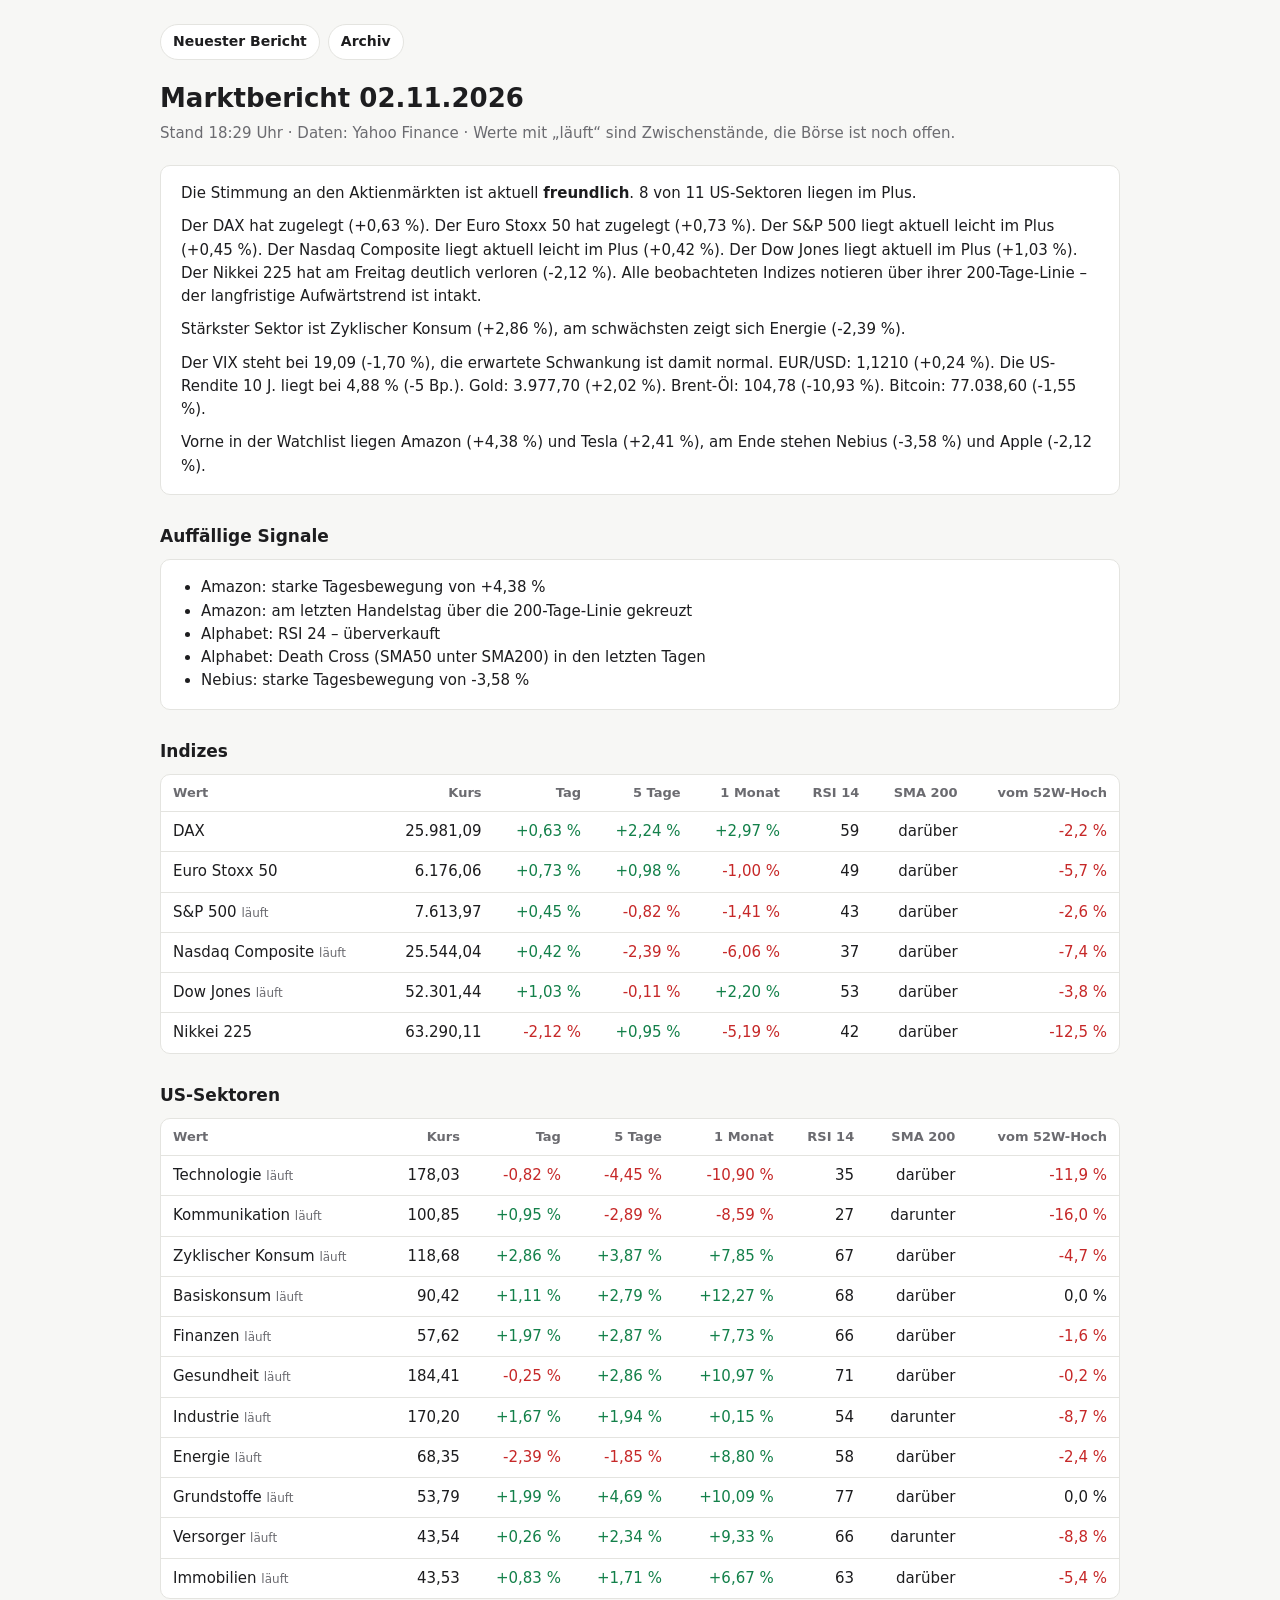
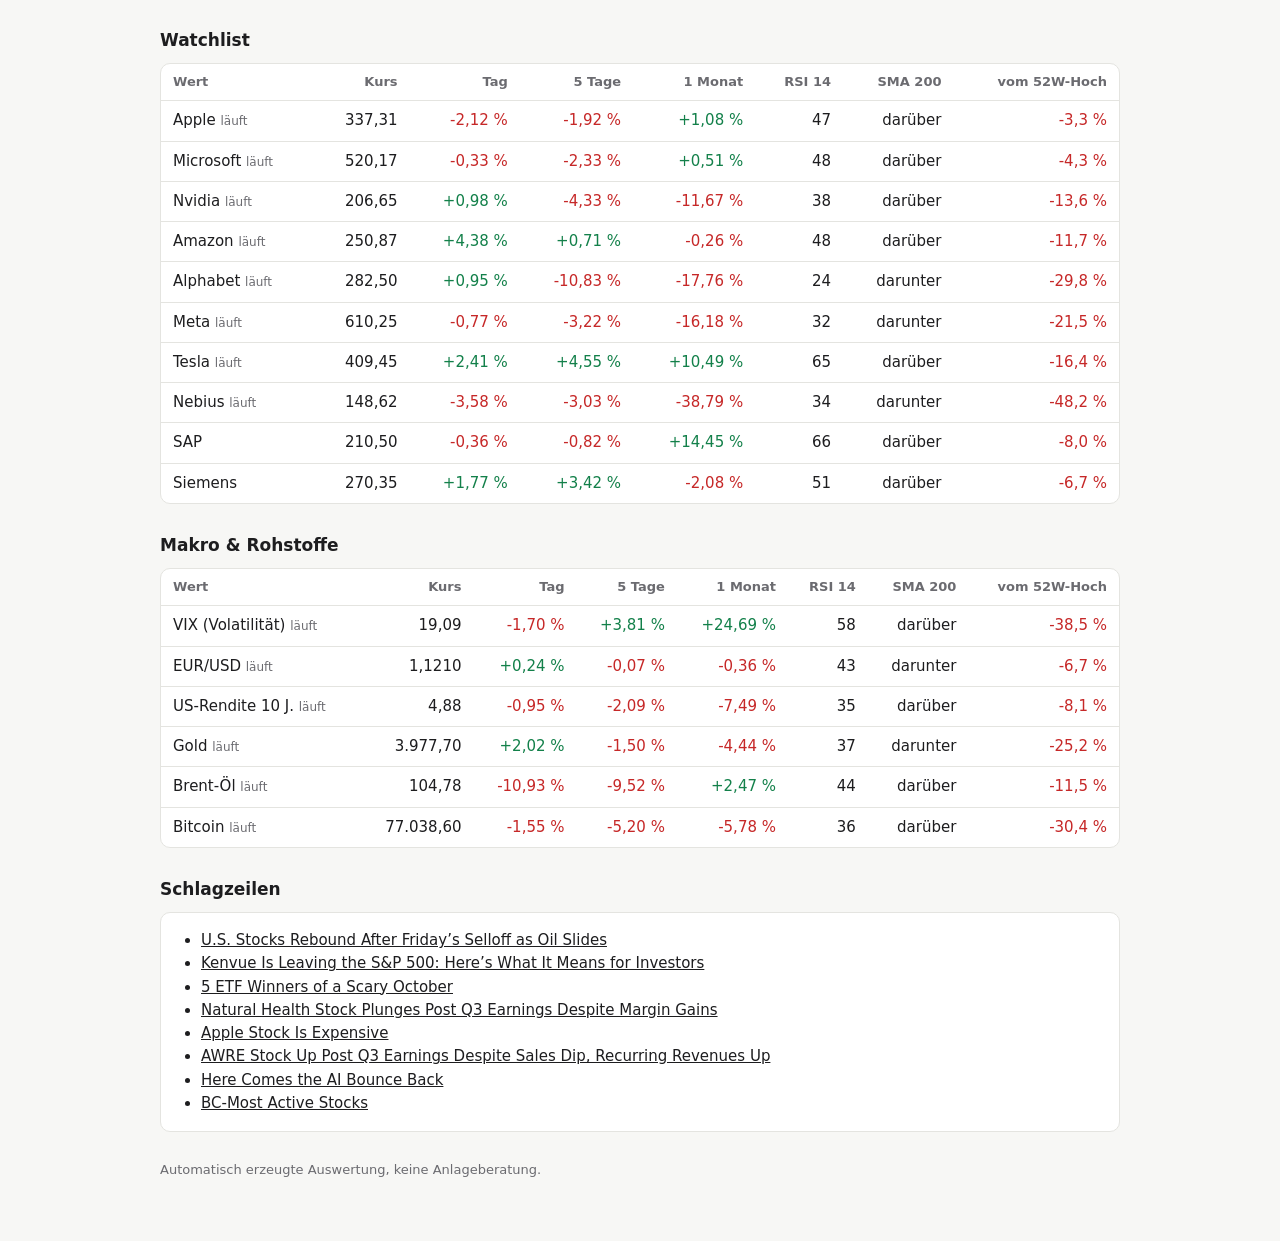
==== docs/index.html @ 11362016 "Marktbericht als Webseite mit GitHub-Zeitplan Co-Authored-By: Claude Opus 5.5 <noreply@anthropic.com" ====
<!doctype html>
<html lang="de"><head><meta charset="utf-8"><meta name="viewport" content="width=device-width,initial-scale=1">
<title>Marktbericht 02.11.2026</title><meta name="theme-color" content="#f7f7f5"><meta name="apple-mobile-web-app-capable" content="yes"><meta name="apple-mobile-web-app-title" content="Marktbericht"><link rel="icon" href="data:image/svg+xml,%3Csvg xmlns=%22http://www.w3.org/2000/svg%22 viewBox=%220 0 32 32%22%3E%3Crect width=%2232%22 height=%2232%22 rx=%227%22 fill=%22%2313804a%22/%3E%3Cpath d=%22M6 22l7-7 5 4 8-10%22 stroke=%22white%22 stroke-width=%223%22 fill=%22none%22 stroke-linecap=%22round%22/%3E%3C/svg%3E"><style>
:root { --bg:#f7f7f5; --card:#fff; --text:#1d1d1f; --muted:#6b6b70; --line:#e4e4e0; --up:#13804a; --down:#c62828; }
@media (prefers-color-scheme: dark) {
  :root { --bg:#141416; --card:#1e1e21; --text:#ececee; --muted:#9a9aa0; --line:#2e2e33; --up:#4cc38a; --down:#ff6b6b; }
}
body { margin:0; background:var(--bg); color:var(--text); font:15px/1.55 system-ui, "Segoe UI", sans-serif; }
main { max-width:960px; margin:0 auto; padding:24px 16px 48px; }
h1 { font-size:26px; margin:0 0 4px; } h2 { font-size:17px; margin:28px 0 10px; }
.sub { color:var(--muted); margin:0 0 20px; }
.card { background:var(--card); border:1px solid var(--line); border-radius:10px; padding:16px 20px; }
.card p { margin:0 0 10px; } .card p:last-child { margin:0; }
ul { margin:0; padding-left:20px; }
.tbl { overflow-x:auto; background:var(--card); border:1px solid var(--line); border-radius:10px; }
table { border-collapse:collapse; width:100%; font-variant-numeric:tabular-nums; }
th, td { padding:8px 12px; text-align:right; white-space:nowrap; border-bottom:1px solid var(--line); }
th:first-child, td:first-child { text-align:left; } tr:last-child td { border-bottom:0; }
th { color:var(--muted); font-weight:600; font-size:13px; }
.up { color:var(--up); } .down { color:var(--down); } .live { color:var(--muted); font-size:12px; }
a { color:inherit; } .foot { color:var(--muted); font-size:13px; margin-top:28px; }
.nav { display:flex; gap:8px; margin:0 0 18px; }
.nav a { text-decoration:none; font-size:14px; font-weight:600; padding:6px 12px; border:1px solid var(--line); border-radius:999px; background:var(--card); }
.days { list-style:none; padding:0; display:grid; gap:8px; }
.days li { display:flex; flex-wrap:wrap; align-items:center; gap:8px; background:var(--card); border:1px solid var(--line); border-radius:10px; padding:10px 14px; }
.days b { min-width:9em; } .days a { font-variant-numeric:tabular-nums; }
</style></head>
<body><main>
<nav class="nav"><a href="index.html">Neuester Bericht</a><a href="archiv.html">Archiv</a></nav>
<h1>Marktbericht 02.11.2026</h1>
<p class="sub">Stand 18:29 Uhr · Daten: Yahoo Finance · Werte mit „läuft“ sind Zwischenstände, die Börse ist noch offen.</p>
<div class="card"><p>Die Stimmung an den Aktienmärkten ist aktuell <b>freundlich</b>. 8 von 11 US-Sektoren liegen im Plus.</p><p>Der DAX hat zugelegt (+0,63 %). Der Euro Stoxx 50 hat zugelegt (+0,73 %). Der S&P 500 liegt aktuell leicht im Plus (+0,45 %). Der Nasdaq Composite liegt aktuell leicht im Plus (+0,42 %). Der Dow Jones liegt aktuell im Plus (+1,03 %). Der Nikkei 225 hat am Freitag deutlich verloren (-2,12 %). Alle beobachteten Indizes notieren über ihrer 200-Tage-Linie – der langfristige Aufwärtstrend ist intakt.</p><p>Stärkster Sektor ist Zyklischer Konsum (+2,86 %), am schwächsten zeigt sich Energie (-2,39 %).</p><p>Der VIX steht bei 19,09 (-1,70 %), die erwartete Schwankung ist damit normal. EUR/USD: 1,1210 (+0,24 %). Die US-Rendite 10 J. liegt bei 4,88 % (-5 Bp.). Gold: 3.977,70 (+2,02 %). Brent-Öl: 104,78 (-10,93 %). Bitcoin: 77.038,60 (-1,55 %).</p><p>Vorne in der Watchlist liegen Amazon (+4,38 %) und Tesla (+2,41 %), am Ende stehen Nebius (-3,58 %) und Apple (-2,12 %).</p></div>
<h2>Auffällige Signale</h2><div class="card"><ul><li>Amazon: starke Tagesbewegung von +4,38 %</li><li>Amazon: am letzten Handelstag über die 200-Tage-Linie gekreuzt</li><li>Alphabet: RSI 24 – überverkauft</li><li>Alphabet: Death Cross (SMA50 unter SMA200) in den letzten Tagen</li><li>Nebius: starke Tagesbewegung von -3,58 %</li></ul></div>
<h2>Indizes</h2><div class="tbl"><table><tr><th>Wert</th><th>Kurs</th><th>Tag</th><th>5 Tage</th><th>1 Monat</th><th>RSI 14</th><th>SMA 200</th><th>vom 52W-Hoch</th></tr><tr><td>DAX</td><td>25.981,09</td><td class="up">+0,63 %</td><td class="up">+2,24 %</td><td class="up">+2,97 %</td><td>59</td><td>darüber</td><td class="down">-2,2 %</td></tr><tr><td>Euro Stoxx 50</td><td>6.176,06</td><td class="up">+0,73 %</td><td class="up">+0,98 %</td><td class="down">-1,00 %</td><td>49</td><td>darüber</td><td class="down">-5,7 %</td></tr><tr><td>S&amp;P 500 <span class="live">läuft</span></td><td>7.613,97</td><td class="up">+0,45 %</td><td class="down">-0,82 %</td><td class="down">-1,41 %</td><td>43</td><td>darüber</td><td class="down">-2,6 %</td></tr><tr><td>Nasdaq Composite <span class="live">läuft</span></td><td>25.544,04</td><td class="up">+0,42 %</td><td class="down">-2,39 %</td><td class="down">-6,06 %</td><td>37</td><td>darüber</td><td class="down">-7,4 %</td></tr><tr><td>Dow Jones <span class="live">läuft</span></td><td>52.301,44</td><td class="up">+1,03 %</td><td class="down">-0,11 %</td><td class="up">+2,20 %</td><td>53</td><td>darüber</td><td class="down">-3,8 %</td></tr><tr><td>Nikkei 225</td><td>63.290,11</td><td class="down">-2,12 %</td><td class="up">+0,95 %</td><td class="down">-5,19 %</td><td>42</td><td>darüber</td><td class="down">-12,5 %</td></tr></table></div>
<h2>US-Sektoren</h2><div class="tbl"><table><tr><th>Wert</th><th>Kurs</th><th>Tag</th><th>5 Tage</th><th>1 Monat</th><th>RSI 14</th><th>SMA 200</th><th>vom 52W-Hoch</th></tr><tr><td>Technologie <span class="live">läuft</span></td><td>178,03</td><td class="down">-0,82 %</td><td class="down">-4,45 %</td><td class="down">-10,90 %</td><td>35</td><td>darüber</td><td class="down">-11,9 %</td></tr><tr><td>Kommunikation <span class="live">läuft</span></td><td>100,85</td><td class="up">+0,95 %</td><td class="down">-2,89 %</td><td class="down">-8,59 %</td><td>27</td><td>darunter</td><td class="down">-16,0 %</td></tr><tr><td>Zyklischer Konsum <span class="live">läuft</span></td><td>118,68</td><td class="up">+2,86 %</td><td class="up">+3,87 %</td><td class="up">+7,85 %</td><td>67</td><td>darüber</td><td class="down">-4,7 %</td></tr><tr><td>Basiskonsum <span class="live">läuft</span></td><td>90,42</td><td class="up">+1,11 %</td><td class="up">+2,79 %</td><td class="up">+12,27 %</td><td>68</td><td>darüber</td><td class="">0,0 %</td></tr><tr><td>Finanzen <span class="live">läuft</span></td><td>57,62</td><td class="up">+1,97 %</td><td class="up">+2,87 %</td><td class="up">+7,73 %</td><td>66</td><td>darüber</td><td class="down">-1,6 %</td></tr><tr><td>Gesundheit <span class="live">läuft</span></td><td>184,41</td><td class="down">-0,25 %</td><td class="up">+2,86 %</td><td class="up">+10,97 %</td><td>71</td><td>darüber</td><td class="down">-0,2 %</td></tr><tr><td>Industrie <span class="live">läuft</span></td><td>170,20</td><td class="up">+1,67 %</td><td class="up">+1,94 %</td><td class="up">+0,15 %</td><td>54</td><td>darunter</td><td class="down">-8,7 %</td></tr><tr><td>Energie <span class="live">läuft</span></td><td>68,35</td><td class="down">-2,39 %</td><td class="down">-1,85 %</td><td class="up">+8,80 %</td><td>58</td><td>darüber</td><td class="down">-2,4 %</td></tr><tr><td>Grundstoffe <span class="live">läuft</span></td><td>53,79</td><td class="up">+1,99 %</td><td class="up">+4,69 %</td><td class="up">+10,09 %</td><td>77</td><td>darüber</td><td class="">0,0 %</td></tr><tr><td>Versorger <span class="live">läuft</span></td><td>43,54</td><td class="up">+0,26 %</td><td class="up">+2,34 %</td><td class="up">+9,33 %</td><td>66</td><td>darunter</td><td class="down">-8,8 %</td></tr><tr><td>Immobilien <span class="live">läuft</span></td><td>43,53</td><td class="up">+0,83 %</td><td class="up">+1,71 %</td><td class="up">+6,67 %</td><td>63</td><td>darüber</td><td class="down">-5,4 %</td></tr></table></div>
<h2>Watchlist</h2><div class="tbl"><table><tr><th>Wert</th><th>Kurs</th><th>Tag</th><th>5 Tage</th><th>1 Monat</th><th>RSI 14</th><th>SMA 200</th><th>vom 52W-Hoch</th></tr><tr><td>Apple <span class="live">läuft</span></td><td>337,31</td><td class="down">-2,12 %</td><td class="down">-1,92 %</td><td class="up">+1,08 %</td><td>47</td><td>darüber</td><td class="down">-3,3 %</td></tr><tr><td>Microsoft <span class="live">läuft</span></td><td>520,17</td><td class="down">-0,33 %</td><td class="down">-2,33 %</td><td class="up">+0,51 %</td><td>48</td><td>darüber</td><td class="down">-4,3 %</td></tr><tr><td>Nvidia <span class="live">läuft</span></td><td>206,65</td><td class="up">+0,98 %</td><td class="down">-4,33 %</td><td class="down">-11,67 %</td><td>38</td><td>darüber</td><td class="down">-13,6 %</td></tr><tr><td>Amazon <span class="live">läuft</span></td><td>250,87</td><td class="up">+4,38 %</td><td class="up">+0,71 %</td><td class="down">-0,26 %</td><td>48</td><td>darüber</td><td class="down">-11,7 %</td></tr><tr><td>Alphabet <span class="live">läuft</span></td><td>282,50</td><td class="up">+0,95 %</td><td class="down">-10,83 %</td><td class="down">-17,76 %</td><td>24</td><td>darunter</td><td class="down">-29,8 %</td></tr><tr><td>Meta <span class="live">läuft</span></td><td>610,25</td><td class="down">-0,77 %</td><td class="down">-3,22 %</td><td class="down">-16,18 %</td><td>32</td><td>darunter</td><td class="down">-21,5 %</td></tr><tr><td>Tesla <span class="live">läuft</span></td><td>409,45</td><td class="up">+2,41 %</td><td class="up">+4,55 %</td><td class="up">+10,49 %</td><td>65</td><td>darüber</td><td class="down">-16,4 %</td></tr><tr><td>Nebius <span class="live">läuft</span></td><td>148,62</td><td class="down">-3,58 %</td><td class="down">-3,03 %</td><td class="down">-38,79 %</td><td>34</td><td>darunter</td><td class="down">-48,2 %</td></tr><tr><td>SAP</td><td>210,50</td><td class="down">-0,36 %</td><td class="down">-0,82 %</td><td class="up">+14,45 %</td><td>66</td><td>darüber</td><td class="down">-8,0 %</td></tr><tr><td>Siemens</td><td>270,35</td><td class="up">+1,77 %</td><td class="up">+3,42 %</td><td class="down">-2,08 %</td><td>51</td><td>darüber</td><td class="down">-6,7 %</td></tr></table></div>
<h2>Makro &amp; Rohstoffe</h2><div class="tbl"><table><tr><th>Wert</th><th>Kurs</th><th>Tag</th><th>5 Tage</th><th>1 Monat</th><th>RSI 14</th><th>SMA 200</th><th>vom 52W-Hoch</th></tr><tr><td>VIX (Volatilität) <span class="live">läuft</span></td><td>19,09</td><td class="down">-1,70 %</td><td class="up">+3,81 %</td><td class="up">+24,69 %</td><td>58</td><td>darüber</td><td class="down">-38,5 %</td></tr><tr><td>EUR/USD <span class="live">läuft</span></td><td>1,1210</td><td class="up">+0,24 %</td><td class="down">-0,07 %</td><td class="down">-0,36 %</td><td>43</td><td>darunter</td><td class="down">-6,7 %</td></tr><tr><td>US-Rendite 10 J. <span class="live">läuft</span></td><td>4,88</td><td class="down">-0,95 %</td><td class="down">-2,09 %</td><td class="down">-7,49 %</td><td>35</td><td>darüber</td><td class="down">-8,1 %</td></tr><tr><td>Gold <span class="live">läuft</span></td><td>3.977,70</td><td class="up">+2,02 %</td><td class="down">-1,50 %</td><td class="down">-4,44 %</td><td>37</td><td>darunter</td><td class="down">-25,2 %</td></tr><tr><td>Brent-Öl <span class="live">läuft</span></td><td>104,78</td><td class="down">-10,93 %</td><td class="down">-9,52 %</td><td class="up">+2,47 %</td><td>44</td><td>darüber</td><td class="down">-11,5 %</td></tr><tr><td>Bitcoin <span class="live">läuft</span></td><td>77.038,60</td><td class="down">-1,55 %</td><td class="down">-5,20 %</td><td class="down">-5,78 %</td><td>36</td><td>darüber</td><td class="down">-30,4 %</td></tr></table></div>
<h2>Schlagzeilen</h2><div class="card"><ul><li><a href="https://www.wsj.com/finance/stocks/stock-futures-higher-oil-lower-as-investors-return-to-risk-17e79294?.tsrc=rss">U.S. Stocks Rebound After Friday’s Selloff as Oil Slides</a></li><li><a href="https://247wallst.com/investing/2026/11/02/kenvue-is-leaving-the-sp-500-heres-what-it-means-for-investors/?.tsrc=rss">Kenvue Is Leaving the S&amp;P 500: Here’s What It Means for Investors</a></li><li><a href="https://finance.yahoo.com/markets/stocks/articles/5-etf-winners-scary-october-150000992.html?.tsrc=rss">5 ETF Winners of a Scary October</a></li><li><a href="https://finance.yahoo.com/markets/stocks/articles/natural-health-stock-plunges-post-155000874.html?.tsrc=rss">Natural Health Stock Plunges Post Q3 Earnings Despite Margin Gains</a></li><li><a href="https://finance.yahoo.com/m/2b9b0c79-f79a-37d8-8ff5-fa1c04d7a6de/apple-stock-is-expensive.html?.tsrc=rss">Apple Stock Is Expensive</a></li><li><a href="https://finance.yahoo.com/markets/stocks/articles/awre-stock-post-q3-earnings-154600303.html?.tsrc=rss">AWRE Stock Up Post Q3 Earnings Despite Sales Dip, Recurring Revenues Up</a></li><li><a href="https://finance.yahoo.com/m/aa8a21d8-0a01-3d6c-bf96-6fe612883d3a/here-comes-the-ai-bounce-back.html?.tsrc=rss">Here Comes the AI Bounce Back</a></li><li><a href="https://finance.yahoo.com/markets/stocks/articles/bc-most-active-stocks-153017443.html?.tsrc=rss">BC-Most Active Stocks</a></li></ul></div>
<p class="foot">Automatisch erzeugte Auswertung, keine Anlageberatung.</p>
</main></body></html>
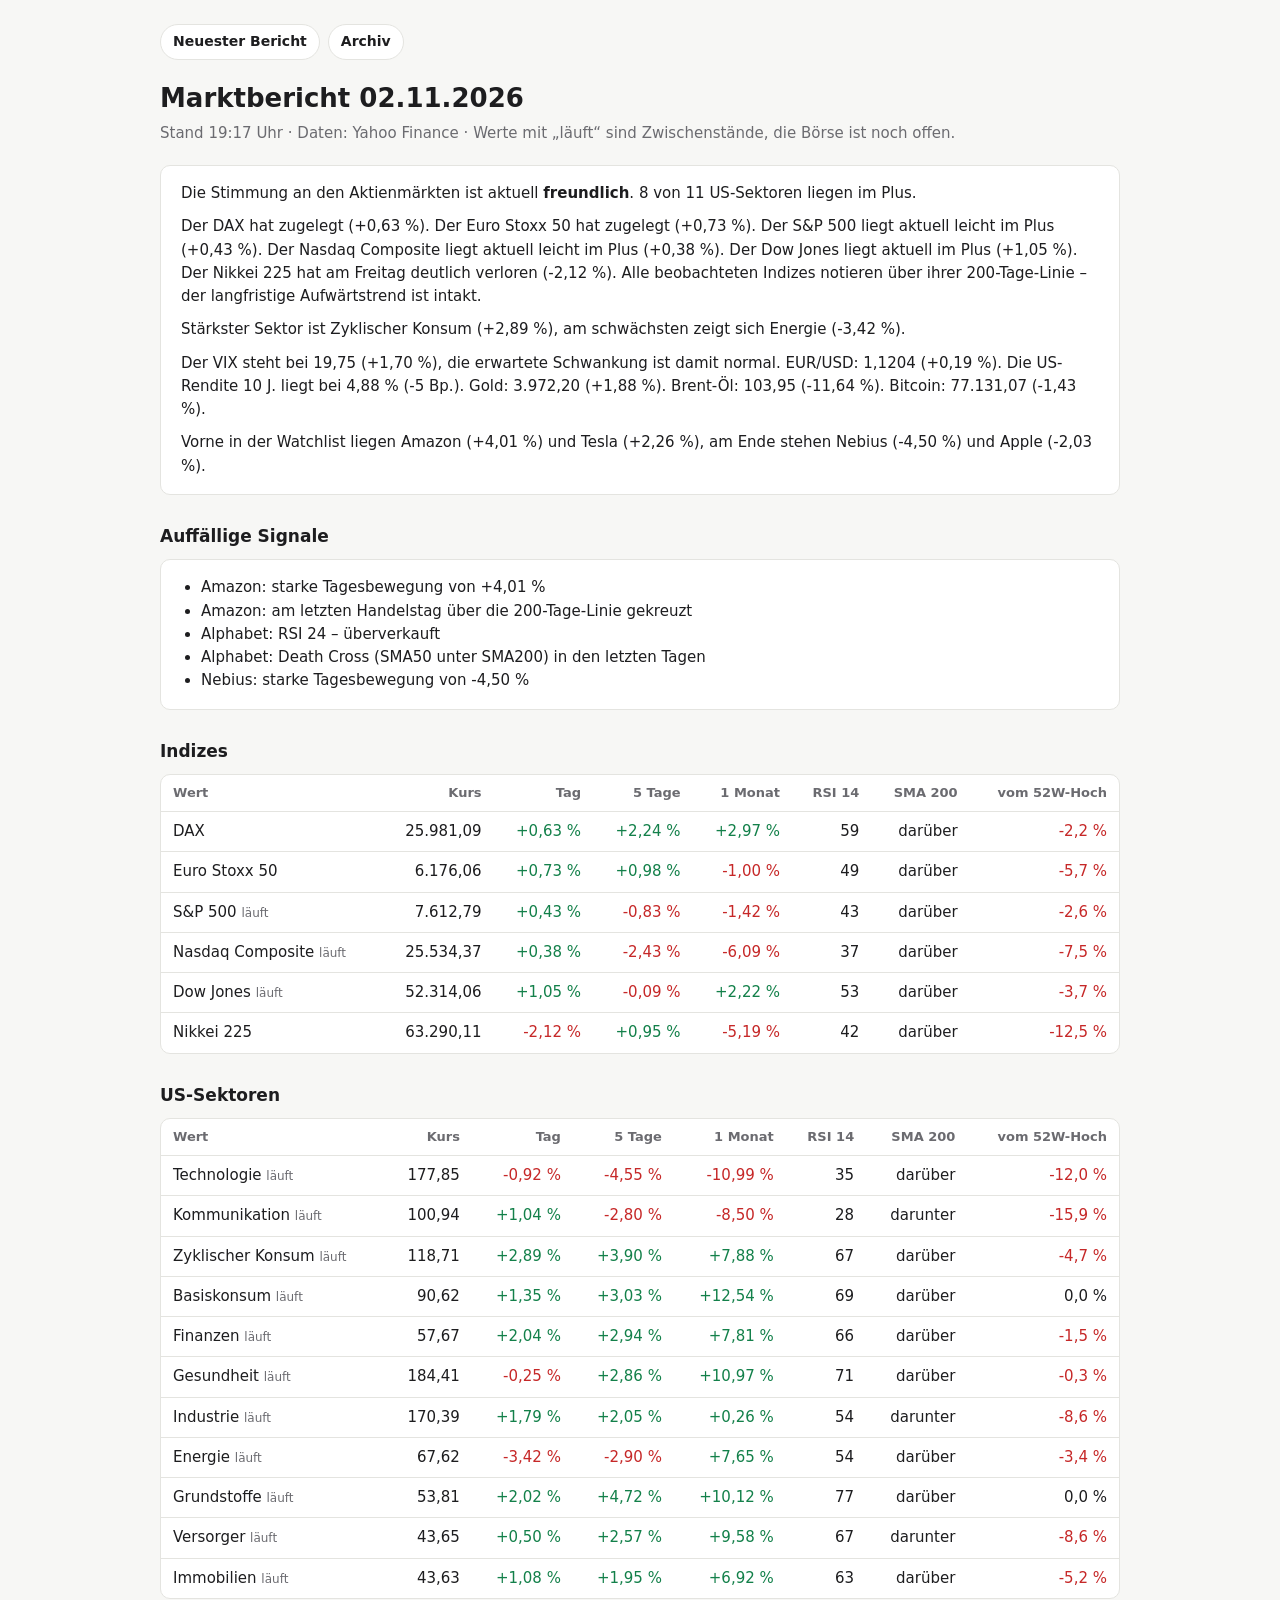
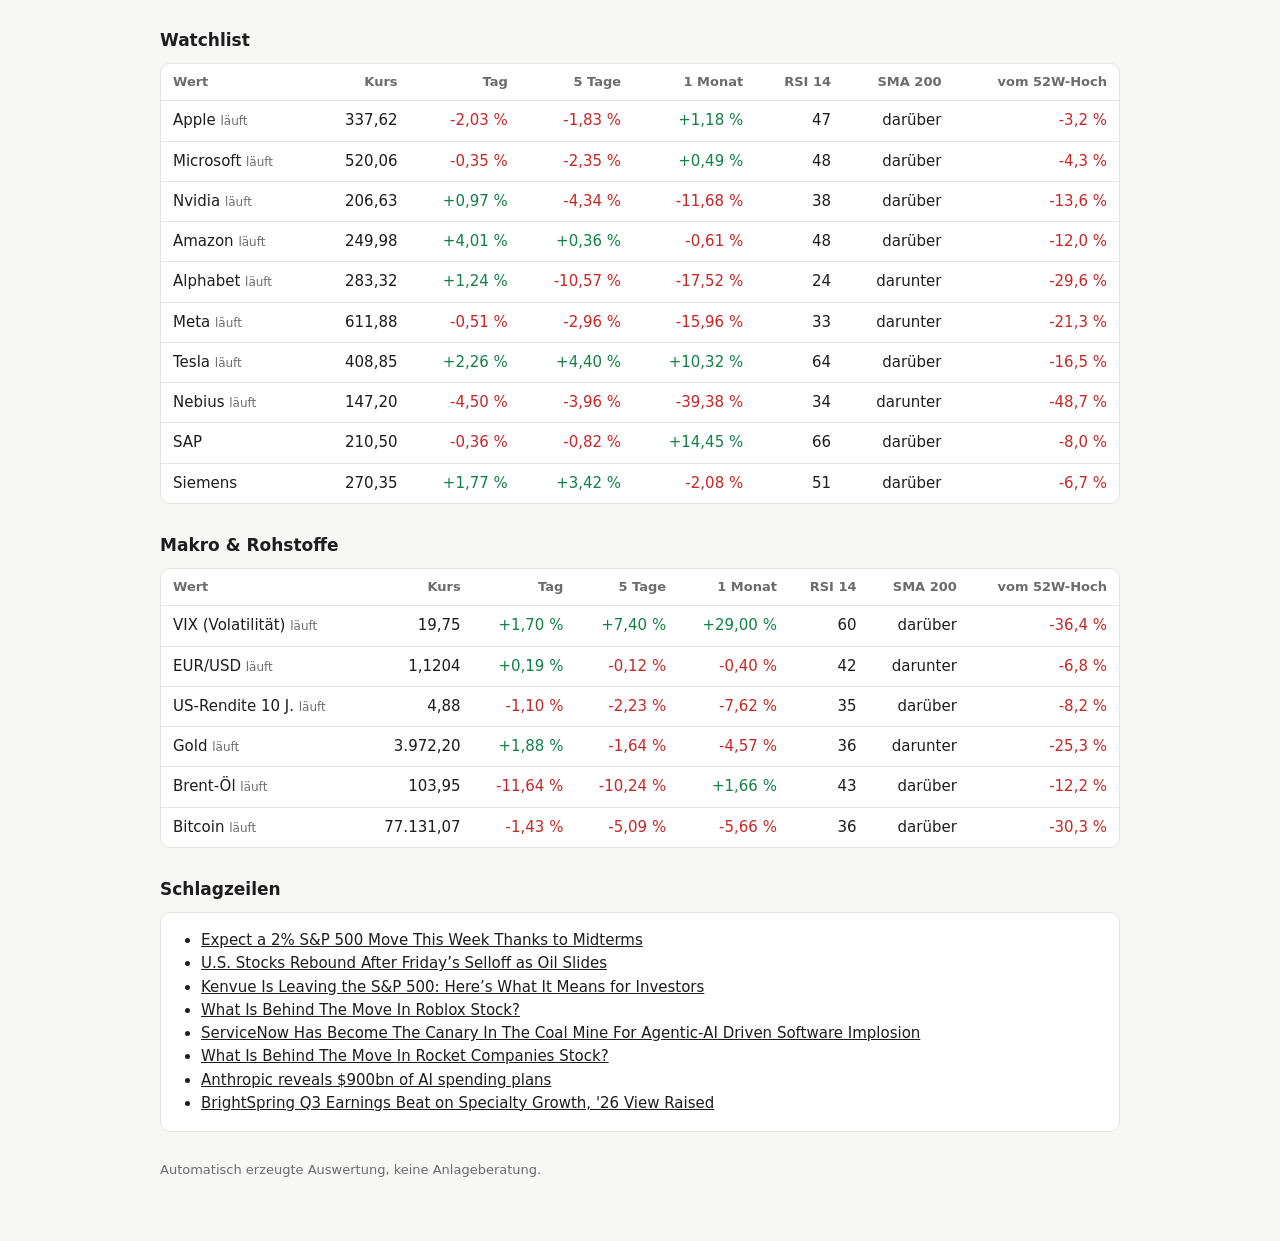
==== commit a67e3976: "Marktbericht 2026-11-02 19:17" ====
--- a/docs/index.html
+++ b/docs/index.html
@@ -28,13 +28,13 @@
 <body><main>
 <nav class="nav"><a href="index.html">Neuester Bericht</a><a href="archiv.html">Archiv</a></nav>
 <h1>Marktbericht 02.11.2026</h1>
-<p class="sub">Stand 18:29 Uhr · Daten: Yahoo Finance · Werte mit „läuft“ sind Zwischenstände, die Börse ist noch offen.</p>
-<div class="card"><p>Die Stimmung an den Aktienmärkten ist aktuell <b>freundlich</b>. 8 von 11 US-Sektoren liegen im Plus.</p><p>Der DAX hat zugelegt (+0,63 %). Der Euro Stoxx 50 hat zugelegt (+0,73 %). Der S&P 500 liegt aktuell leicht im Plus (+0,45 %). Der Nasdaq Composite liegt aktuell leicht im Plus (+0,42 %). Der Dow Jones liegt aktuell im Plus (+1,03 %). Der Nikkei 225 hat am Freitag deutlich verloren (-2,12 %). Alle beobachteten Indizes notieren über ihrer 200-Tage-Linie – der langfristige Aufwärtstrend ist intakt.</p><p>Stärkster Sektor ist Zyklischer Konsum (+2,86 %), am schwächsten zeigt sich Energie (-2,39 %).</p><p>Der VIX steht bei 19,09 (-1,70 %), die erwartete Schwankung ist damit normal. EUR/USD: 1,1210 (+0,24 %). Die US-Rendite 10 J. liegt bei 4,88 % (-5 Bp.). Gold: 3.977,70 (+2,02 %). Brent-Öl: 104,78 (-10,93 %). Bitcoin: 77.038,60 (-1,55 %).</p><p>Vorne in der Watchlist liegen Amazon (+4,38 %) und Tesla (+2,41 %), am Ende stehen Nebius (-3,58 %) und Apple (-2,12 %).</p></div>
-<h2>Auffällige Signale</h2><div class="card"><ul><li>Amazon: starke Tagesbewegung von +4,38 %</li><li>Amazon: am letzten Handelstag über die 200-Tage-Linie gekreuzt</li><li>Alphabet: RSI 24 – überverkauft</li><li>Alphabet: Death Cross (SMA50 unter SMA200) in den letzten Tagen</li><li>Nebius: starke Tagesbewegung von -3,58 %</li></ul></div>
-<h2>Indizes</h2><div class="tbl"><table><tr><th>Wert</th><th>Kurs</th><th>Tag</th><th>5 Tage</th><th>1 Monat</th><th>RSI 14</th><th>SMA 200</th><th>vom 52W-Hoch</th></tr><tr><td>DAX</td><td>25.981,09</td><td class="up">+0,63 %</td><td class="up">+2,24 %</td><td class="up">+2,97 %</td><td>59</td><td>darüber</td><td class="down">-2,2 %</td></tr><tr><td>Euro Stoxx 50</td><td>6.176,06</td><td class="up">+0,73 %</td><td class="up">+0,98 %</td><td class="down">-1,00 %</td><td>49</td><td>darüber</td><td class="down">-5,7 %</td></tr><tr><td>S&amp;P 500 <span class="live">läuft</span></td><td>7.613,97</td><td class="up">+0,45 %</td><td class="down">-0,82 %</td><td class="down">-1,41 %</td><td>43</td><td>darüber</td><td class="down">-2,6 %</td></tr><tr><td>Nasdaq Composite <span class="live">läuft</span></td><td>25.544,04</td><td class="up">+0,42 %</td><td class="down">-2,39 %</td><td class="down">-6,06 %</td><td>37</td><td>darüber</td><td class="down">-7,4 %</td></tr><tr><td>Dow Jones <span class="live">läuft</span></td><td>52.301,44</td><td class="up">+1,03 %</td><td class="down">-0,11 %</td><td class="up">+2,20 %</td><td>53</td><td>darüber</td><td class="down">-3,8 %</td></tr><tr><td>Nikkei 225</td><td>63.290,11</td><td class="down">-2,12 %</td><td class="up">+0,95 %</td><td class="down">-5,19 %</td><td>42</td><td>darüber</td><td class="down">-12,5 %</td></tr></table></div>
-<h2>US-Sektoren</h2><div class="tbl"><table><tr><th>Wert</th><th>Kurs</th><th>Tag</th><th>5 Tage</th><th>1 Monat</th><th>RSI 14</th><th>SMA 200</th><th>vom 52W-Hoch</th></tr><tr><td>Technologie <span class="live">läuft</span></td><td>178,03</td><td class="down">-0,82 %</td><td class="down">-4,45 %</td><td class="down">-10,90 %</td><td>35</td><td>darüber</td><td class="down">-11,9 %</td></tr><tr><td>Kommunikation <span class="live">läuft</span></td><td>100,85</td><td class="up">+0,95 %</td><td class="down">-2,89 %</td><td class="down">-8,59 %</td><td>27</td><td>darunter</td><td class="down">-16,0 %</td></tr><tr><td>Zyklischer Konsum <span class="live">läuft</span></td><td>118,68</td><td class="up">+2,86 %</td><td class="up">+3,87 %</td><td class="up">+7,85 %</td><td>67</td><td>darüber</td><td class="down">-4,7 %</td></tr><tr><td>Basiskonsum <span class="live">läuft</span></td><td>90,42</td><td class="up">+1,11 %</td><td class="up">+2,79 %</td><td class="up">+12,27 %</td><td>68</td><td>darüber</td><td class="">0,0 %</td></tr><tr><td>Finanzen <span class="live">läuft</span></td><td>57,62</td><td class="up">+1,97 %</td><td class="up">+2,87 %</td><td class="up">+7,73 %</td><td>66</td><td>darüber</td><td class="down">-1,6 %</td></tr><tr><td>Gesundheit <span class="live">läuft</span></td><td>184,41</td><td class="down">-0,25 %</td><td class="up">+2,86 %</td><td class="up">+10,97 %</td><td>71</td><td>darüber</td><td class="down">-0,2 %</td></tr><tr><td>Industrie <span class="live">läuft</span></td><td>170,20</td><td class="up">+1,67 %</td><td class="up">+1,94 %</td><td class="up">+0,15 %</td><td>54</td><td>darunter</td><td class="down">-8,7 %</td></tr><tr><td>Energie <span class="live">läuft</span></td><td>68,35</td><td class="down">-2,39 %</td><td class="down">-1,85 %</td><td class="up">+8,80 %</td><td>58</td><td>darüber</td><td class="down">-2,4 %</td></tr><tr><td>Grundstoffe <span class="live">läuft</span></td><td>53,79</td><td class="up">+1,99 %</td><td class="up">+4,69 %</td><td class="up">+10,09 %</td><td>77</td><td>darüber</td><td class="">0,0 %</td></tr><tr><td>Versorger <span class="live">läuft</span></td><td>43,54</td><td class="up">+0,26 %</td><td class="up">+2,34 %</td><td class="up">+9,33 %</td><td>66</td><td>darunter</td><td class="down">-8,8 %</td></tr><tr><td>Immobilien <span class="live">läuft</span></td><td>43,53</td><td class="up">+0,83 %</td><td class="up">+1,71 %</td><td class="up">+6,67 %</td><td>63</td><td>darüber</td><td class="down">-5,4 %</td></tr></table></div>
-<h2>Watchlist</h2><div class="tbl"><table><tr><th>Wert</th><th>Kurs</th><th>Tag</th><th>5 Tage</th><th>1 Monat</th><th>RSI 14</th><th>SMA 200</th><th>vom 52W-Hoch</th></tr><tr><td>Apple <span class="live">läuft</span></td><td>337,31</td><td class="down">-2,12 %</td><td class="down">-1,92 %</td><td class="up">+1,08 %</td><td>47</td><td>darüber</td><td class="down">-3,3 %</td></tr><tr><td>Microsoft <span class="live">läuft</span></td><td>520,17</td><td class="down">-0,33 %</td><td class="down">-2,33 %</td><td class="up">+0,51 %</td><td>48</td><td>darüber</td><td class="down">-4,3 %</td></tr><tr><td>Nvidia <span class="live">läuft</span></td><td>206,65</td><td class="up">+0,98 %</td><td class="down">-4,33 %</td><td class="down">-11,67 %</td><td>38</td><td>darüber</td><td class="down">-13,6 %</td></tr><tr><td>Amazon <span class="live">läuft</span></td><td>250,87</td><td class="up">+4,38 %</td><td class="up">+0,71 %</td><td class="down">-0,26 %</td><td>48</td><td>darüber</td><td class="down">-11,7 %</td></tr><tr><td>Alphabet <span class="live">läuft</span></td><td>282,50</td><td class="up">+0,95 %</td><td class="down">-10,83 %</td><td class="down">-17,76 %</td><td>24</td><td>darunter</td><td class="down">-29,8 %</td></tr><tr><td>Meta <span class="live">läuft</span></td><td>610,25</td><td class="down">-0,77 %</td><td class="down">-3,22 %</td><td class="down">-16,18 %</td><td>32</td><td>darunter</td><td class="down">-21,5 %</td></tr><tr><td>Tesla <span class="live">läuft</span></td><td>409,45</td><td class="up">+2,41 %</td><td class="up">+4,55 %</td><td class="up">+10,49 %</td><td>65</td><td>darüber</td><td class="down">-16,4 %</td></tr><tr><td>Nebius <span class="live">läuft</span></td><td>148,62</td><td class="down">-3,58 %</td><td class="down">-3,03 %</td><td class="down">-38,79 %</td><td>34</td><td>darunter</td><td class="down">-48,2 %</td></tr><tr><td>SAP</td><td>210,50</td><td class="down">-0,36 %</td><td class="down">-0,82 %</td><td class="up">+14,45 %</td><td>66</td><td>darüber</td><td class="down">-8,0 %</td></tr><tr><td>Siemens</td><td>270,35</td><td class="up">+1,77 %</td><td class="up">+3,42 %</td><td class="down">-2,08 %</td><td>51</td><td>darüber</td><td class="down">-6,7 %</td></tr></table></div>
-<h2>Makro &amp; Rohstoffe</h2><div class="tbl"><table><tr><th>Wert</th><th>Kurs</th><th>Tag</th><th>5 Tage</th><th>1 Monat</th><th>RSI 14</th><th>SMA 200</th><th>vom 52W-Hoch</th></tr><tr><td>VIX (Volatilität) <span class="live">läuft</span></td><td>19,09</td><td class="down">-1,70 %</td><td class="up">+3,81 %</td><td class="up">+24,69 %</td><td>58</td><td>darüber</td><td class="down">-38,5 %</td></tr><tr><td>EUR/USD <span class="live">läuft</span></td><td>1,1210</td><td class="up">+0,24 %</td><td class="down">-0,07 %</td><td class="down">-0,36 %</td><td>43</td><td>darunter</td><td class="down">-6,7 %</td></tr><tr><td>US-Rendite 10 J. <span class="live">läuft</span></td><td>4,88</td><td class="down">-0,95 %</td><td class="down">-2,09 %</td><td class="down">-7,49 %</td><td>35</td><td>darüber</td><td class="down">-8,1 %</td></tr><tr><td>Gold <span class="live">läuft</span></td><td>3.977,70</td><td class="up">+2,02 %</td><td class="down">-1,50 %</td><td class="down">-4,44 %</td><td>37</td><td>darunter</td><td class="down">-25,2 %</td></tr><tr><td>Brent-Öl <span class="live">läuft</span></td><td>104,78</td><td class="down">-10,93 %</td><td class="down">-9,52 %</td><td class="up">+2,47 %</td><td>44</td><td>darüber</td><td class="down">-11,5 %</td></tr><tr><td>Bitcoin <span class="live">läuft</span></td><td>77.038,60</td><td class="down">-1,55 %</td><td class="down">-5,20 %</td><td class="down">-5,78 %</td><td>36</td><td>darüber</td><td class="down">-30,4 %</td></tr></table></div>
-<h2>Schlagzeilen</h2><div class="card"><ul><li><a href="https://www.wsj.com/finance/stocks/stock-futures-higher-oil-lower-as-investors-return-to-risk-17e79294?.tsrc=rss">U.S. Stocks Rebound After Friday’s Selloff as Oil Slides</a></li><li><a href="https://247wallst.com/investing/2026/11/02/kenvue-is-leaving-the-sp-500-heres-what-it-means-for-investors/?.tsrc=rss">Kenvue Is Leaving the S&amp;P 500: Here’s What It Means for Investors</a></li><li><a href="https://finance.yahoo.com/markets/stocks/articles/5-etf-winners-scary-october-150000992.html?.tsrc=rss">5 ETF Winners of a Scary October</a></li><li><a href="https://finance.yahoo.com/markets/stocks/articles/natural-health-stock-plunges-post-155000874.html?.tsrc=rss">Natural Health Stock Plunges Post Q3 Earnings Despite Margin Gains</a></li><li><a href="https://finance.yahoo.com/m/2b9b0c79-f79a-37d8-8ff5-fa1c04d7a6de/apple-stock-is-expensive.html?.tsrc=rss">Apple Stock Is Expensive</a></li><li><a href="https://finance.yahoo.com/markets/stocks/articles/awre-stock-post-q3-earnings-154600303.html?.tsrc=rss">AWRE Stock Up Post Q3 Earnings Despite Sales Dip, Recurring Revenues Up</a></li><li><a href="https://finance.yahoo.com/m/aa8a21d8-0a01-3d6c-bf96-6fe612883d3a/here-comes-the-ai-bounce-back.html?.tsrc=rss">Here Comes the AI Bounce Back</a></li><li><a href="https://finance.yahoo.com/markets/stocks/articles/bc-most-active-stocks-153017443.html?.tsrc=rss">BC-Most Active Stocks</a></li></ul></div>
+<p class="sub">Stand 19:17 Uhr · Daten: Yahoo Finance · Werte mit „läuft“ sind Zwischenstände, die Börse ist noch offen.</p>
+<div class="card"><p>Die Stimmung an den Aktienmärkten ist aktuell <b>freundlich</b>. 8 von 11 US-Sektoren liegen im Plus.</p><p>Der DAX hat zugelegt (+0,63 %). Der Euro Stoxx 50 hat zugelegt (+0,73 %). Der S&P 500 liegt aktuell leicht im Plus (+0,43 %). Der Nasdaq Composite liegt aktuell leicht im Plus (+0,38 %). Der Dow Jones liegt aktuell im Plus (+1,05 %). Der Nikkei 225 hat am Freitag deutlich verloren (-2,12 %). Alle beobachteten Indizes notieren über ihrer 200-Tage-Linie – der langfristige Aufwärtstrend ist intakt.</p><p>Stärkster Sektor ist Zyklischer Konsum (+2,89 %), am schwächsten zeigt sich Energie (-3,42 %).</p><p>Der VIX steht bei 19,75 (+1,70 %), die erwartete Schwankung ist damit normal. EUR/USD: 1,1204 (+0,19 %). Die US-Rendite 10 J. liegt bei 4,88 % (-5 Bp.). Gold: 3.972,20 (+1,88 %). Brent-Öl: 103,95 (-11,64 %). Bitcoin: 77.131,07 (-1,43 %).</p><p>Vorne in der Watchlist liegen Amazon (+4,01 %) und Tesla (+2,26 %), am Ende stehen Nebius (-4,50 %) und Apple (-2,03 %).</p></div>
+<h2>Auffällige Signale</h2><div class="card"><ul><li>Amazon: starke Tagesbewegung von +4,01 %</li><li>Amazon: am letzten Handelstag über die 200-Tage-Linie gekreuzt</li><li>Alphabet: RSI 24 – überverkauft</li><li>Alphabet: Death Cross (SMA50 unter SMA200) in den letzten Tagen</li><li>Nebius: starke Tagesbewegung von -4,50 %</li></ul></div>
+<h2>Indizes</h2><div class="tbl"><table><tr><th>Wert</th><th>Kurs</th><th>Tag</th><th>5 Tage</th><th>1 Monat</th><th>RSI 14</th><th>SMA 200</th><th>vom 52W-Hoch</th></tr><tr><td>DAX</td><td>25.981,09</td><td class="up">+0,63 %</td><td class="up">+2,24 %</td><td class="up">+2,97 %</td><td>59</td><td>darüber</td><td class="down">-2,2 %</td></tr><tr><td>Euro Stoxx 50</td><td>6.176,06</td><td class="up">+0,73 %</td><td class="up">+0,98 %</td><td class="down">-1,00 %</td><td>49</td><td>darüber</td><td class="down">-5,7 %</td></tr><tr><td>S&amp;P 500 <span class="live">läuft</span></td><td>7.612,79</td><td class="up">+0,43 %</td><td class="down">-0,83 %</td><td class="down">-1,42 %</td><td>43</td><td>darüber</td><td class="down">-2,6 %</td></tr><tr><td>Nasdaq Composite <span class="live">läuft</span></td><td>25.534,37</td><td class="up">+0,38 %</td><td class="down">-2,43 %</td><td class="down">-6,09 %</td><td>37</td><td>darüber</td><td class="down">-7,5 %</td></tr><tr><td>Dow Jones <span class="live">läuft</span></td><td>52.314,06</td><td class="up">+1,05 %</td><td class="down">-0,09 %</td><td class="up">+2,22 %</td><td>53</td><td>darüber</td><td class="down">-3,7 %</td></tr><tr><td>Nikkei 225</td><td>63.290,11</td><td class="down">-2,12 %</td><td class="up">+0,95 %</td><td class="down">-5,19 %</td><td>42</td><td>darüber</td><td class="down">-12,5 %</td></tr></table></div>
+<h2>US-Sektoren</h2><div class="tbl"><table><tr><th>Wert</th><th>Kurs</th><th>Tag</th><th>5 Tage</th><th>1 Monat</th><th>RSI 14</th><th>SMA 200</th><th>vom 52W-Hoch</th></tr><tr><td>Technologie <span class="live">läuft</span></td><td>177,85</td><td class="down">-0,92 %</td><td class="down">-4,55 %</td><td class="down">-10,99 %</td><td>35</td><td>darüber</td><td class="down">-12,0 %</td></tr><tr><td>Kommunikation <span class="live">läuft</span></td><td>100,94</td><td class="up">+1,04 %</td><td class="down">-2,80 %</td><td class="down">-8,50 %</td><td>28</td><td>darunter</td><td class="down">-15,9 %</td></tr><tr><td>Zyklischer Konsum <span class="live">läuft</span></td><td>118,71</td><td class="up">+2,89 %</td><td class="up">+3,90 %</td><td class="up">+7,88 %</td><td>67</td><td>darüber</td><td class="down">-4,7 %</td></tr><tr><td>Basiskonsum <span class="live">läuft</span></td><td>90,62</td><td class="up">+1,35 %</td><td class="up">+3,03 %</td><td class="up">+12,54 %</td><td>69</td><td>darüber</td><td class="">0,0 %</td></tr><tr><td>Finanzen <span class="live">läuft</span></td><td>57,67</td><td class="up">+2,04 %</td><td class="up">+2,94 %</td><td class="up">+7,81 %</td><td>66</td><td>darüber</td><td class="down">-1,5 %</td></tr><tr><td>Gesundheit <span class="live">läuft</span></td><td>184,41</td><td class="down">-0,25 %</td><td class="up">+2,86 %</td><td class="up">+10,97 %</td><td>71</td><td>darüber</td><td class="down">-0,3 %</td></tr><tr><td>Industrie <span class="live">läuft</span></td><td>170,39</td><td class="up">+1,79 %</td><td class="up">+2,05 %</td><td class="up">+0,26 %</td><td>54</td><td>darunter</td><td class="down">-8,6 %</td></tr><tr><td>Energie <span class="live">läuft</span></td><td>67,62</td><td class="down">-3,42 %</td><td class="down">-2,90 %</td><td class="up">+7,65 %</td><td>54</td><td>darüber</td><td class="down">-3,4 %</td></tr><tr><td>Grundstoffe <span class="live">läuft</span></td><td>53,81</td><td class="up">+2,02 %</td><td class="up">+4,72 %</td><td class="up">+10,12 %</td><td>77</td><td>darüber</td><td class="">0,0 %</td></tr><tr><td>Versorger <span class="live">läuft</span></td><td>43,65</td><td class="up">+0,50 %</td><td class="up">+2,57 %</td><td class="up">+9,58 %</td><td>67</td><td>darunter</td><td class="down">-8,6 %</td></tr><tr><td>Immobilien <span class="live">läuft</span></td><td>43,63</td><td class="up">+1,08 %</td><td class="up">+1,95 %</td><td class="up">+6,92 %</td><td>63</td><td>darüber</td><td class="down">-5,2 %</td></tr></table></div>
+<h2>Watchlist</h2><div class="tbl"><table><tr><th>Wert</th><th>Kurs</th><th>Tag</th><th>5 Tage</th><th>1 Monat</th><th>RSI 14</th><th>SMA 200</th><th>vom 52W-Hoch</th></tr><tr><td>Apple <span class="live">läuft</span></td><td>337,62</td><td class="down">-2,03 %</td><td class="down">-1,83 %</td><td class="up">+1,18 %</td><td>47</td><td>darüber</td><td class="down">-3,2 %</td></tr><tr><td>Microsoft <span class="live">läuft</span></td><td>520,06</td><td class="down">-0,35 %</td><td class="down">-2,35 %</td><td class="up">+0,49 %</td><td>48</td><td>darüber</td><td class="down">-4,3 %</td></tr><tr><td>Nvidia <span class="live">läuft</span></td><td>206,63</td><td class="up">+0,97 %</td><td class="down">-4,34 %</td><td class="down">-11,68 %</td><td>38</td><td>darüber</td><td class="down">-13,6 %</td></tr><tr><td>Amazon <span class="live">läuft</span></td><td>249,98</td><td class="up">+4,01 %</td><td class="up">+0,36 %</td><td class="down">-0,61 %</td><td>48</td><td>darüber</td><td class="down">-12,0 %</td></tr><tr><td>Alphabet <span class="live">läuft</span></td><td>283,32</td><td class="up">+1,24 %</td><td class="down">-10,57 %</td><td class="down">-17,52 %</td><td>24</td><td>darunter</td><td class="down">-29,6 %</td></tr><tr><td>Meta <span class="live">läuft</span></td><td>611,88</td><td class="down">-0,51 %</td><td class="down">-2,96 %</td><td class="down">-15,96 %</td><td>33</td><td>darunter</td><td class="down">-21,3 %</td></tr><tr><td>Tesla <span class="live">läuft</span></td><td>408,85</td><td class="up">+2,26 %</td><td class="up">+4,40 %</td><td class="up">+10,32 %</td><td>64</td><td>darüber</td><td class="down">-16,5 %</td></tr><tr><td>Nebius <span class="live">läuft</span></td><td>147,20</td><td class="down">-4,50 %</td><td class="down">-3,96 %</td><td class="down">-39,38 %</td><td>34</td><td>darunter</td><td class="down">-48,7 %</td></tr><tr><td>SAP</td><td>210,50</td><td class="down">-0,36 %</td><td class="down">-0,82 %</td><td class="up">+14,45 %</td><td>66</td><td>darüber</td><td class="down">-8,0 %</td></tr><tr><td>Siemens</td><td>270,35</td><td class="up">+1,77 %</td><td class="up">+3,42 %</td><td class="down">-2,08 %</td><td>51</td><td>darüber</td><td class="down">-6,7 %</td></tr></table></div>
+<h2>Makro &amp; Rohstoffe</h2><div class="tbl"><table><tr><th>Wert</th><th>Kurs</th><th>Tag</th><th>5 Tage</th><th>1 Monat</th><th>RSI 14</th><th>SMA 200</th><th>vom 52W-Hoch</th></tr><tr><td>VIX (Volatilität) <span class="live">läuft</span></td><td>19,75</td><td class="up">+1,70 %</td><td class="up">+7,40 %</td><td class="up">+29,00 %</td><td>60</td><td>darüber</td><td class="down">-36,4 %</td></tr><tr><td>EUR/USD <span class="live">läuft</span></td><td>1,1204</td><td class="up">+0,19 %</td><td class="down">-0,12 %</td><td class="down">-0,40 %</td><td>42</td><td>darunter</td><td class="down">-6,8 %</td></tr><tr><td>US-Rendite 10 J. <span class="live">läuft</span></td><td>4,88</td><td class="down">-1,10 %</td><td class="down">-2,23 %</td><td class="down">-7,62 %</td><td>35</td><td>darüber</td><td class="down">-8,2 %</td></tr><tr><td>Gold <span class="live">läuft</span></td><td>3.972,20</td><td class="up">+1,88 %</td><td class="down">-1,64 %</td><td class="down">-4,57 %</td><td>36</td><td>darunter</td><td class="down">-25,3 %</td></tr><tr><td>Brent-Öl <span class="live">läuft</span></td><td>103,95</td><td class="down">-11,64 %</td><td class="down">-10,24 %</td><td class="up">+1,66 %</td><td>43</td><td>darüber</td><td class="down">-12,2 %</td></tr><tr><td>Bitcoin <span class="live">läuft</span></td><td>77.131,07</td><td class="down">-1,43 %</td><td class="down">-5,09 %</td><td class="down">-5,66 %</td><td>36</td><td>darüber</td><td class="down">-30,3 %</td></tr></table></div>
+<h2>Schlagzeilen</h2><div class="card"><ul><li><a href="https://finance.yahoo.com/m/c1b4355a-c125-3f39-94fe-753c970879d1/expect-a-2%25-s%26p-500-move-this.html?.tsrc=rss">Expect a 2% S&amp;P 500 Move This Week Thanks to Midterms</a></li><li><a href="https://www.wsj.com/finance/stocks/stock-futures-higher-oil-lower-as-investors-return-to-risk-17e79294?.tsrc=rss">U.S. Stocks Rebound After Friday’s Selloff as Oil Slides</a></li><li><a href="https://247wallst.com/investing/2026/11/02/kenvue-is-leaving-the-sp-500-heres-what-it-means-for-investors/?.tsrc=rss">Kenvue Is Leaving the S&amp;P 500: Here’s What It Means for Investors</a></li><li><a href="https://www.trefis.com/stock/rblx/articles/621863/what-is-behind-the-move-in-roblox-stock/2026-11-02?.tsrc=rss">What Is Behind The Move In Roblox Stock?</a></li><li><a href="https://247wallst.com/investing/2026/11/02/servicenow-has-become-the-canary-in-the-coal-mine-for-agentic-ai-driven-software-implosion/?.tsrc=rss">ServiceNow Has Become The Canary In The Coal Mine For Agentic-AI Driven Software Implosion</a></li><li><a href="https://www.trefis.com/stock/rkt/articles/621889/what-is-behind-the-move-in-rocket-companies-stock/2026-11-02?.tsrc=rss">What Is Behind The Move In Rocket Companies Stock?</a></li><li><a href="https://uk.finance.yahoo.com/news/anthropic-reveals-900bn-ai-spending-173940036.html?.tsrc=rss">Anthropic reveals $900bn of AI spending plans</a></li><li><a href="https://finance.yahoo.com/healthcare/articles/brightspring-q3-earnings-beat-specialty-170800163.html?.tsrc=rss">BrightSpring Q3 Earnings Beat on Specialty Growth, &#x27;26 View Raised</a></li></ul></div>
 <p class="foot">Automatisch erzeugte Auswertung, keine Anlageberatung.</p>
 </main></body></html>
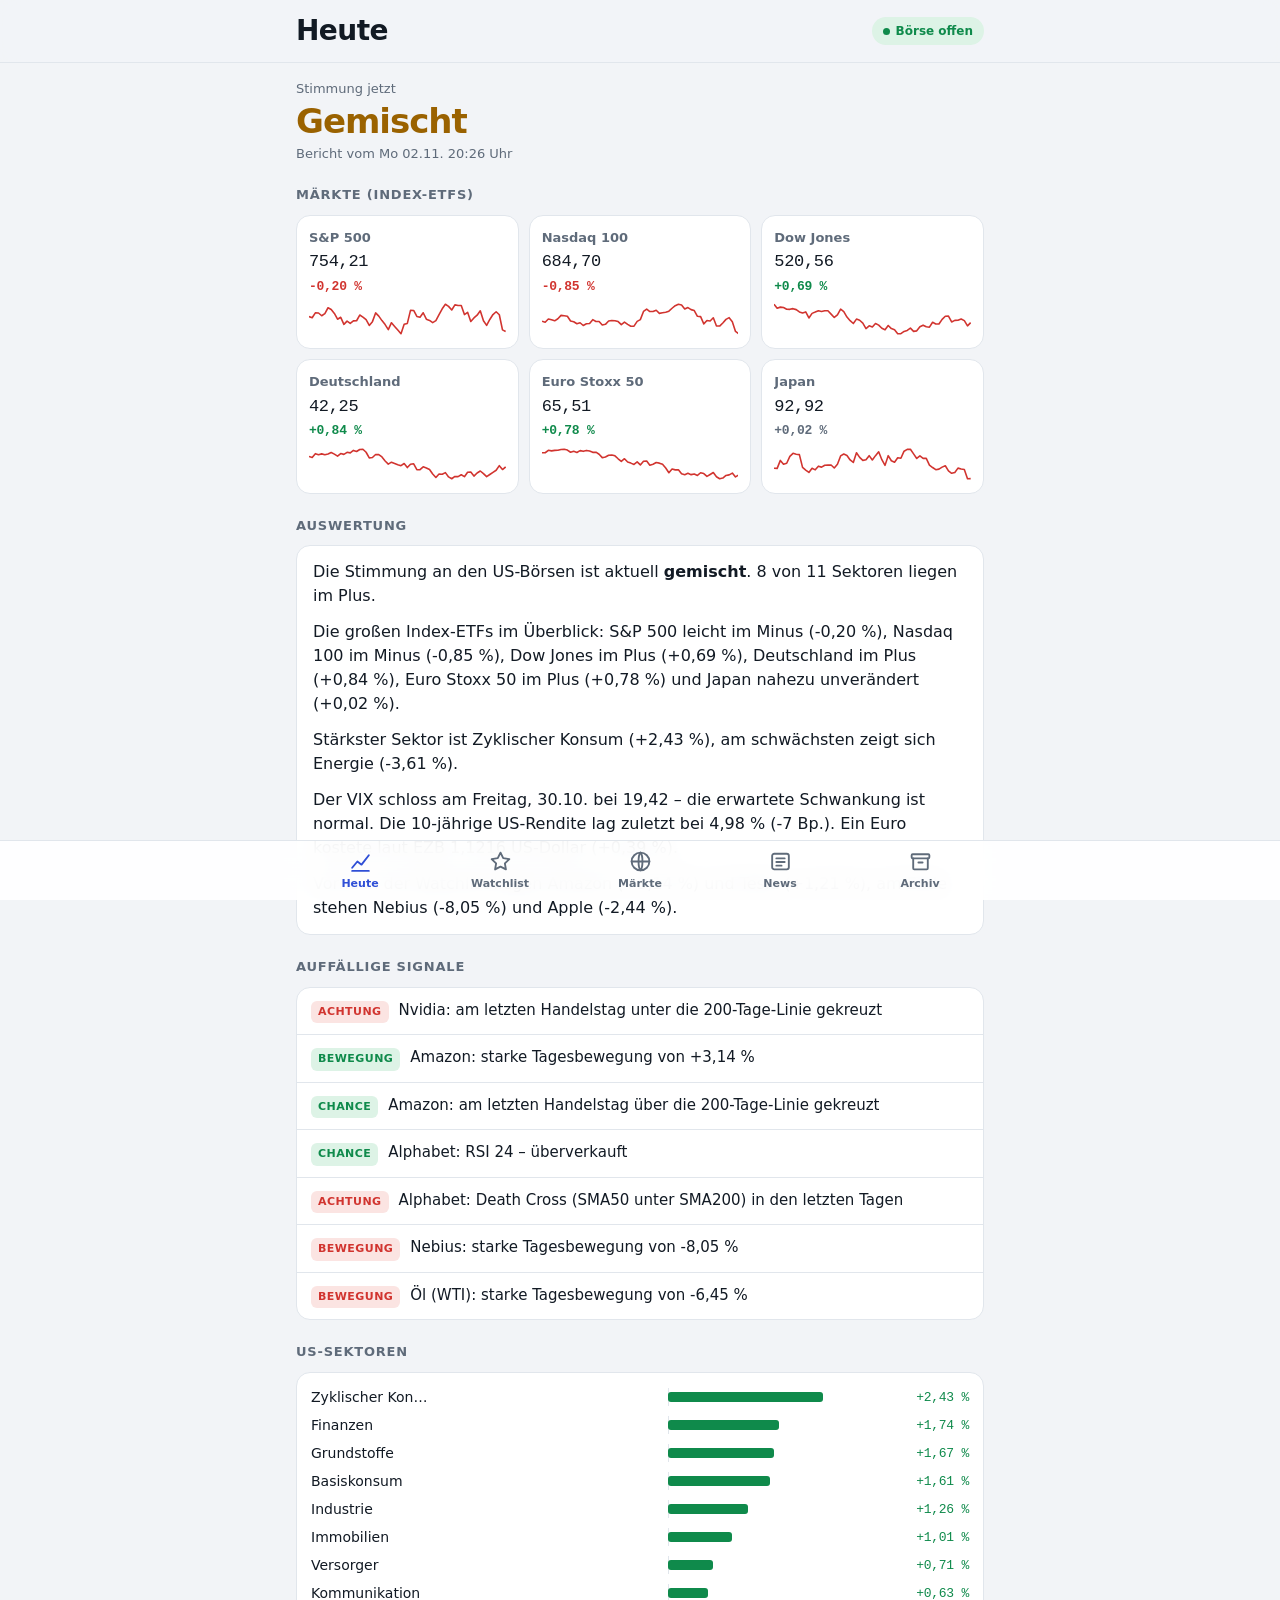
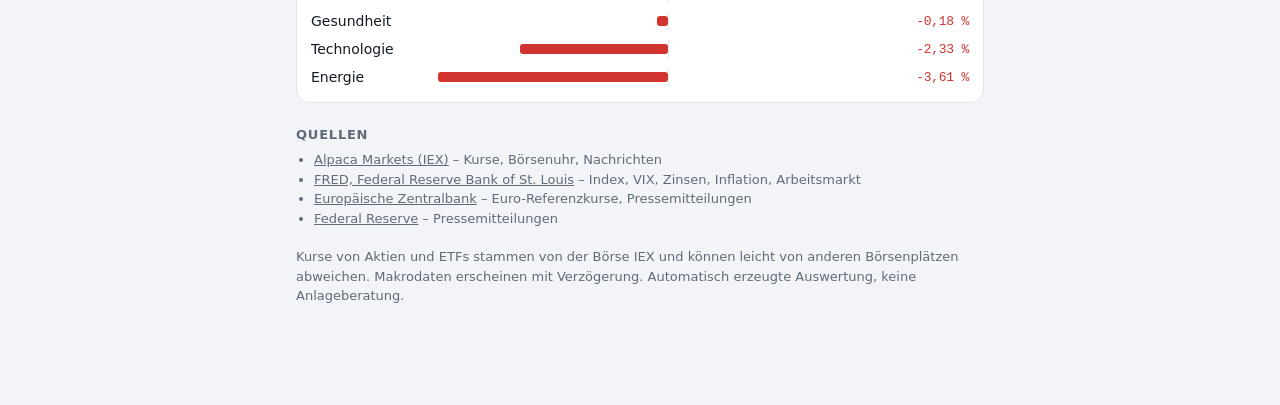
==== commit 963bad43: "Finanz-Web-App mit offiziellen Quellen (Alpaca, FRED, EZB, Fed) Installierbare App mit Tabs, Charts " ====
--- a/docs/index.html
+++ b/docs/index.html
@@ -1,40 +1,56 @@
 <!doctype html>
-<html lang="de"><head><meta charset="utf-8"><meta name="viewport" content="width=device-width,initial-scale=1">
-<title>Marktbericht 02.11.2026</title><meta name="theme-color" content="#f7f7f5"><meta name="apple-mobile-web-app-capable" content="yes"><meta name="apple-mobile-web-app-title" content="Marktbericht"><link rel="icon" href="data:image/svg+xml,%3Csvg xmlns=%22http://www.w3.org/2000/svg%22 viewBox=%220 0 32 32%22%3E%3Crect width=%2232%22 height=%2232%22 rx=%227%22 fill=%22%2313804a%22/%3E%3Cpath d=%22M6 22l7-7 5 4 8-10%22 stroke=%22white%22 stroke-width=%223%22 fill=%22none%22 stroke-linecap=%22round%22/%3E%3C/svg%3E"><style>
-:root { --bg:#f7f7f5; --card:#fff; --text:#1d1d1f; --muted:#6b6b70; --line:#e4e4e0; --up:#13804a; --down:#c62828; }
-@media (prefers-color-scheme: dark) {
-  :root { --bg:#141416; --card:#1e1e21; --text:#ececee; --muted:#9a9aa0; --line:#2e2e33; --up:#4cc38a; --down:#ff6b6b; }
-}
-body { margin:0; background:var(--bg); color:var(--text); font:15px/1.55 system-ui, "Segoe UI", sans-serif; }
-main { max-width:960px; margin:0 auto; padding:24px 16px 48px; }
-h1 { font-size:26px; margin:0 0 4px; } h2 { font-size:17px; margin:28px 0 10px; }
-.sub { color:var(--muted); margin:0 0 20px; }
-.card { background:var(--card); border:1px solid var(--line); border-radius:10px; padding:16px 20px; }
-.card p { margin:0 0 10px; } .card p:last-child { margin:0; }
-ul { margin:0; padding-left:20px; }
-.tbl { overflow-x:auto; background:var(--card); border:1px solid var(--line); border-radius:10px; }
-table { border-collapse:collapse; width:100%; font-variant-numeric:tabular-nums; }
-th, td { padding:8px 12px; text-align:right; white-space:nowrap; border-bottom:1px solid var(--line); }
-th:first-child, td:first-child { text-align:left; } tr:last-child td { border-bottom:0; }
-th { color:var(--muted); font-weight:600; font-size:13px; }
-.up { color:var(--up); } .down { color:var(--down); } .live { color:var(--muted); font-size:12px; }
-a { color:inherit; } .foot { color:var(--muted); font-size:13px; margin-top:28px; }
-.nav { display:flex; gap:8px; margin:0 0 18px; }
-.nav a { text-decoration:none; font-size:14px; font-weight:600; padding:6px 12px; border:1px solid var(--line); border-radius:999px; background:var(--card); }
-.days { list-style:none; padding:0; display:grid; gap:8px; }
-.days li { display:flex; flex-wrap:wrap; align-items:center; gap:8px; background:var(--card); border:1px solid var(--line); border-radius:10px; padding:10px 14px; }
-.days b { min-width:9em; } .days a { font-variant-numeric:tabular-nums; }
-</style></head>
-<body><main>
-<nav class="nav"><a href="index.html">Neuester Bericht</a><a href="archiv.html">Archiv</a></nav>
-<h1>Marktbericht 02.11.2026</h1>
-<p class="sub">Stand 19:17 Uhr · Daten: Yahoo Finance · Werte mit „läuft“ sind Zwischenstände, die Börse ist noch offen.</p>
-<div class="card"><p>Die Stimmung an den Aktienmärkten ist aktuell <b>freundlich</b>. 8 von 11 US-Sektoren liegen im Plus.</p><p>Der DAX hat zugelegt (+0,63 %). Der Euro Stoxx 50 hat zugelegt (+0,73 %). Der S&P 500 liegt aktuell leicht im Plus (+0,43 %). Der Nasdaq Composite liegt aktuell leicht im Plus (+0,38 %). Der Dow Jones liegt aktuell im Plus (+1,05 %). Der Nikkei 225 hat am Freitag deutlich verloren (-2,12 %). Alle beobachteten Indizes notieren über ihrer 200-Tage-Linie – der langfristige Aufwärtstrend ist intakt.</p><p>Stärkster Sektor ist Zyklischer Konsum (+2,89 %), am schwächsten zeigt sich Energie (-3,42 %).</p><p>Der VIX steht bei 19,75 (+1,70 %), die erwartete Schwankung ist damit normal. EUR/USD: 1,1204 (+0,19 %). Die US-Rendite 10 J. liegt bei 4,88 % (-5 Bp.). Gold: 3.972,20 (+1,88 %). Brent-Öl: 103,95 (-11,64 %). Bitcoin: 77.131,07 (-1,43 %).</p><p>Vorne in der Watchlist liegen Amazon (+4,01 %) und Tesla (+2,26 %), am Ende stehen Nebius (-4,50 %) und Apple (-2,03 %).</p></div>
-<h2>Auffällige Signale</h2><div class="card"><ul><li>Amazon: starke Tagesbewegung von +4,01 %</li><li>Amazon: am letzten Handelstag über die 200-Tage-Linie gekreuzt</li><li>Alphabet: RSI 24 – überverkauft</li><li>Alphabet: Death Cross (SMA50 unter SMA200) in den letzten Tagen</li><li>Nebius: starke Tagesbewegung von -4,50 %</li></ul></div>
-<h2>Indizes</h2><div class="tbl"><table><tr><th>Wert</th><th>Kurs</th><th>Tag</th><th>5 Tage</th><th>1 Monat</th><th>RSI 14</th><th>SMA 200</th><th>vom 52W-Hoch</th></tr><tr><td>DAX</td><td>25.981,09</td><td class="up">+0,63 %</td><td class="up">+2,24 %</td><td class="up">+2,97 %</td><td>59</td><td>darüber</td><td class="down">-2,2 %</td></tr><tr><td>Euro Stoxx 50</td><td>6.176,06</td><td class="up">+0,73 %</td><td class="up">+0,98 %</td><td class="down">-1,00 %</td><td>49</td><td>darüber</td><td class="down">-5,7 %</td></tr><tr><td>S&amp;P 500 <span class="live">läuft</span></td><td>7.612,79</td><td class="up">+0,43 %</td><td class="down">-0,83 %</td><td class="down">-1,42 %</td><td>43</td><td>darüber</td><td class="down">-2,6 %</td></tr><tr><td>Nasdaq Composite <span class="live">läuft</span></td><td>25.534,37</td><td class="up">+0,38 %</td><td class="down">-2,43 %</td><td class="down">-6,09 %</td><td>37</td><td>darüber</td><td class="down">-7,5 %</td></tr><tr><td>Dow Jones <span class="live">läuft</span></td><td>52.314,06</td><td class="up">+1,05 %</td><td class="down">-0,09 %</td><td class="up">+2,22 %</td><td>53</td><td>darüber</td><td class="down">-3,7 %</td></tr><tr><td>Nikkei 225</td><td>63.290,11</td><td class="down">-2,12 %</td><td class="up">+0,95 %</td><td class="down">-5,19 %</td><td>42</td><td>darüber</td><td class="down">-12,5 %</td></tr></table></div>
-<h2>US-Sektoren</h2><div class="tbl"><table><tr><th>Wert</th><th>Kurs</th><th>Tag</th><th>5 Tage</th><th>1 Monat</th><th>RSI 14</th><th>SMA 200</th><th>vom 52W-Hoch</th></tr><tr><td>Technologie <span class="live">läuft</span></td><td>177,85</td><td class="down">-0,92 %</td><td class="down">-4,55 %</td><td class="down">-10,99 %</td><td>35</td><td>darüber</td><td class="down">-12,0 %</td></tr><tr><td>Kommunikation <span class="live">läuft</span></td><td>100,94</td><td class="up">+1,04 %</td><td class="down">-2,80 %</td><td class="down">-8,50 %</td><td>28</td><td>darunter</td><td class="down">-15,9 %</td></tr><tr><td>Zyklischer Konsum <span class="live">läuft</span></td><td>118,71</td><td class="up">+2,89 %</td><td class="up">+3,90 %</td><td class="up">+7,88 %</td><td>67</td><td>darüber</td><td class="down">-4,7 %</td></tr><tr><td>Basiskonsum <span class="live">läuft</span></td><td>90,62</td><td class="up">+1,35 %</td><td class="up">+3,03 %</td><td class="up">+12,54 %</td><td>69</td><td>darüber</td><td class="">0,0 %</td></tr><tr><td>Finanzen <span class="live">läuft</span></td><td>57,67</td><td class="up">+2,04 %</td><td class="up">+2,94 %</td><td class="up">+7,81 %</td><td>66</td><td>darüber</td><td class="down">-1,5 %</td></tr><tr><td>Gesundheit <span class="live">läuft</span></td><td>184,41</td><td class="down">-0,25 %</td><td class="up">+2,86 %</td><td class="up">+10,97 %</td><td>71</td><td>darüber</td><td class="down">-0,3 %</td></tr><tr><td>Industrie <span class="live">läuft</span></td><td>170,39</td><td class="up">+1,79 %</td><td class="up">+2,05 %</td><td class="up">+0,26 %</td><td>54</td><td>darunter</td><td class="down">-8,6 %</td></tr><tr><td>Energie <span class="live">läuft</span></td><td>67,62</td><td class="down">-3,42 %</td><td class="down">-2,90 %</td><td class="up">+7,65 %</td><td>54</td><td>darüber</td><td class="down">-3,4 %</td></tr><tr><td>Grundstoffe <span class="live">läuft</span></td><td>53,81</td><td class="up">+2,02 %</td><td class="up">+4,72 %</td><td class="up">+10,12 %</td><td>77</td><td>darüber</td><td class="">0,0 %</td></tr><tr><td>Versorger <span class="live">läuft</span></td><td>43,65</td><td class="up">+0,50 %</td><td class="up">+2,57 %</td><td class="up">+9,58 %</td><td>67</td><td>darunter</td><td class="down">-8,6 %</td></tr><tr><td>Immobilien <span class="live">läuft</span></td><td>43,63</td><td class="up">+1,08 %</td><td class="up">+1,95 %</td><td class="up">+6,92 %</td><td>63</td><td>darüber</td><td class="down">-5,2 %</td></tr></table></div>
-<h2>Watchlist</h2><div class="tbl"><table><tr><th>Wert</th><th>Kurs</th><th>Tag</th><th>5 Tage</th><th>1 Monat</th><th>RSI 14</th><th>SMA 200</th><th>vom 52W-Hoch</th></tr><tr><td>Apple <span class="live">läuft</span></td><td>337,62</td><td class="down">-2,03 %</td><td class="down">-1,83 %</td><td class="up">+1,18 %</td><td>47</td><td>darüber</td><td class="down">-3,2 %</td></tr><tr><td>Microsoft <span class="live">läuft</span></td><td>520,06</td><td class="down">-0,35 %</td><td class="down">-2,35 %</td><td class="up">+0,49 %</td><td>48</td><td>darüber</td><td class="down">-4,3 %</td></tr><tr><td>Nvidia <span class="live">läuft</span></td><td>206,63</td><td class="up">+0,97 %</td><td class="down">-4,34 %</td><td class="down">-11,68 %</td><td>38</td><td>darüber</td><td class="down">-13,6 %</td></tr><tr><td>Amazon <span class="live">läuft</span></td><td>249,98</td><td class="up">+4,01 %</td><td class="up">+0,36 %</td><td class="down">-0,61 %</td><td>48</td><td>darüber</td><td class="down">-12,0 %</td></tr><tr><td>Alphabet <span class="live">läuft</span></td><td>283,32</td><td class="up">+1,24 %</td><td class="down">-10,57 %</td><td class="down">-17,52 %</td><td>24</td><td>darunter</td><td class="down">-29,6 %</td></tr><tr><td>Meta <span class="live">läuft</span></td><td>611,88</td><td class="down">-0,51 %</td><td class="down">-2,96 %</td><td class="down">-15,96 %</td><td>33</td><td>darunter</td><td class="down">-21,3 %</td></tr><tr><td>Tesla <span class="live">läuft</span></td><td>408,85</td><td class="up">+2,26 %</td><td class="up">+4,40 %</td><td class="up">+10,32 %</td><td>64</td><td>darüber</td><td class="down">-16,5 %</td></tr><tr><td>Nebius <span class="live">läuft</span></td><td>147,20</td><td class="down">-4,50 %</td><td class="down">-3,96 %</td><td class="down">-39,38 %</td><td>34</td><td>darunter</td><td class="down">-48,7 %</td></tr><tr><td>SAP</td><td>210,50</td><td class="down">-0,36 %</td><td class="down">-0,82 %</td><td class="up">+14,45 %</td><td>66</td><td>darüber</td><td class="down">-8,0 %</td></tr><tr><td>Siemens</td><td>270,35</td><td class="up">+1,77 %</td><td class="up">+3,42 %</td><td class="down">-2,08 %</td><td>51</td><td>darüber</td><td class="down">-6,7 %</td></tr></table></div>
-<h2>Makro &amp; Rohstoffe</h2><div class="tbl"><table><tr><th>Wert</th><th>Kurs</th><th>Tag</th><th>5 Tage</th><th>1 Monat</th><th>RSI 14</th><th>SMA 200</th><th>vom 52W-Hoch</th></tr><tr><td>VIX (Volatilität) <span class="live">läuft</span></td><td>19,75</td><td class="up">+1,70 %</td><td class="up">+7,40 %</td><td class="up">+29,00 %</td><td>60</td><td>darüber</td><td class="down">-36,4 %</td></tr><tr><td>EUR/USD <span class="live">läuft</span></td><td>1,1204</td><td class="up">+0,19 %</td><td class="down">-0,12 %</td><td class="down">-0,40 %</td><td>42</td><td>darunter</td><td class="down">-6,8 %</td></tr><tr><td>US-Rendite 10 J. <span class="live">läuft</span></td><td>4,88</td><td class="down">-1,10 %</td><td class="down">-2,23 %</td><td class="down">-7,62 %</td><td>35</td><td>darüber</td><td class="down">-8,2 %</td></tr><tr><td>Gold <span class="live">läuft</span></td><td>3.972,20</td><td class="up">+1,88 %</td><td class="down">-1,64 %</td><td class="down">-4,57 %</td><td>36</td><td>darunter</td><td class="down">-25,3 %</td></tr><tr><td>Brent-Öl <span class="live">läuft</span></td><td>103,95</td><td class="down">-11,64 %</td><td class="down">-10,24 %</td><td class="up">+1,66 %</td><td>43</td><td>darüber</td><td class="down">-12,2 %</td></tr><tr><td>Bitcoin <span class="live">läuft</span></td><td>77.131,07</td><td class="down">-1,43 %</td><td class="down">-5,09 %</td><td class="down">-5,66 %</td><td>36</td><td>darüber</td><td class="down">-30,3 %</td></tr></table></div>
-<h2>Schlagzeilen</h2><div class="card"><ul><li><a href="https://finance.yahoo.com/m/c1b4355a-c125-3f39-94fe-753c970879d1/expect-a-2%25-s%26p-500-move-this.html?.tsrc=rss">Expect a 2% S&amp;P 500 Move This Week Thanks to Midterms</a></li><li><a href="https://www.wsj.com/finance/stocks/stock-futures-higher-oil-lower-as-investors-return-to-risk-17e79294?.tsrc=rss">U.S. Stocks Rebound After Friday’s Selloff as Oil Slides</a></li><li><a href="https://247wallst.com/investing/2026/11/02/kenvue-is-leaving-the-sp-500-heres-what-it-means-for-investors/?.tsrc=rss">Kenvue Is Leaving the S&amp;P 500: Here’s What It Means for Investors</a></li><li><a href="https://www.trefis.com/stock/rblx/articles/621863/what-is-behind-the-move-in-roblox-stock/2026-11-02?.tsrc=rss">What Is Behind The Move In Roblox Stock?</a></li><li><a href="https://247wallst.com/investing/2026/11/02/servicenow-has-become-the-canary-in-the-coal-mine-for-agentic-ai-driven-software-implosion/?.tsrc=rss">ServiceNow Has Become The Canary In The Coal Mine For Agentic-AI Driven Software Implosion</a></li><li><a href="https://www.trefis.com/stock/rkt/articles/621889/what-is-behind-the-move-in-rocket-companies-stock/2026-11-02?.tsrc=rss">What Is Behind The Move In Rocket Companies Stock?</a></li><li><a href="https://uk.finance.yahoo.com/news/anthropic-reveals-900bn-ai-spending-173940036.html?.tsrc=rss">Anthropic reveals $900bn of AI spending plans</a></li><li><a href="https://finance.yahoo.com/healthcare/articles/brightspring-q3-earnings-beat-specialty-170800163.html?.tsrc=rss">BrightSpring Q3 Earnings Beat on Specialty Growth, &#x27;26 View Raised</a></li></ul></div>
-<p class="foot">Automatisch erzeugte Auswertung, keine Anlageberatung.</p>
-</main></body></html>+<html lang="de">
+<head>
+<meta charset="utf-8">
+<meta name="viewport" content="width=device-width,initial-scale=1,viewport-fit=cover">
+<title>Marktbericht</title>
+<meta name="description" content="Täglicher Marktbericht mit Kursen, Makrodaten und Nachrichten aus offiziellen Quellen.">
+<meta name="theme-color" content="#f2f4f7" media="(prefers-color-scheme: light)">
+<meta name="theme-color" content="#0d131c" media="(prefers-color-scheme: dark)">
+<meta name="apple-mobile-web-app-capable" content="yes">
+<meta name="mobile-web-app-capable" content="yes">
+<meta name="apple-mobile-web-app-status-bar-style" content="default">
+<meta name="apple-mobile-web-app-title" content="Marktbericht">
+<link rel="manifest" href="manifest.webmanifest">
+<link rel="apple-touch-icon" href="icons/apple-touch-icon.png">
+<link rel="icon" type="image/png" href="icons/icon-192.png">
+<link rel="stylesheet" href="app.css">
+</head>
+<body>
+<header class="bar">
+  <div class="bar-inner">
+    <h1 id="title">Heute</h1>
+    <span id="status" class="status"></span>
+  </div>
+</header>
+
+<div id="archive-banner" class="banner" hidden>
+  <span id="archive-label"></span>
+  <button type="button" id="archive-close" class="link">Zum aktuellen Bericht</button>
+</div>
+
+<main id="view" class="view">
+  <div class="loading"><span></span><span></span><span></span></div>
+</main>
+
+<nav class="tabs" aria-label="Bereiche">
+  <a href="#heute" data-tab="heute"><svg viewBox="0 0 24 24"><path d="M4 18l5-6 4 3 7-9"/><path d="M4 21h16"/></svg>Heute</a>
+  <a href="#watchlist" data-tab="watchlist"><svg viewBox="0 0 24 24"><path d="M12 3.5l2.6 5.3 5.9.9-4.3 4.1 1 5.8L12 16.9l-5.2 2.7 1-5.8-4.3-4.1 5.9-.9z"/></svg>Watchlist</a>
+  <a href="#maerkte" data-tab="maerkte"><svg viewBox="0 0 24 24"><circle cx="12" cy="12" r="8.5"/><path d="M3.5 12h17M12 3.5c2.5 2.6 2.5 14.4 0 17M12 3.5c-2.5 2.6-2.5 14.4 0 17"/></svg>Märkte</a>
+  <a href="#news" data-tab="news"><svg viewBox="0 0 24 24"><rect x="4" y="4.5" width="16" height="15" rx="2"/><path d="M8 9h8M8 12.5h8M8 16h5"/></svg>News</a>
+  <a href="#archiv" data-tab="archiv"><svg viewBox="0 0 24 24"><rect x="3.5" y="5" width="17" height="4" rx="1"/><path d="M5 9v9.5a1 1 0 0 0 1 1h12a1 1 0 0 0 1-1V9M10 13h4"/></svg>Archiv</a>
+</nav>
+
+<div id="sheet" class="sheet" hidden>
+  <div class="sheet-panel" role="dialog" aria-modal="true" aria-labelledby="sheet-title">
+    <div class="sheet-head">
+      <h2 id="sheet-title"></h2>
+      <button type="button" id="sheet-close" class="close" aria-label="Schließen">✕</button>
+    </div>
+    <div id="sheet-body"></div>
+  </div>
+</div>
+
+<script src="app.js"></script>
+</body>
+</html>
--- a/docs/app.css
+++ b/docs/app.css
@@ -0,0 +1,194 @@
+/* Layout: iOS-artige App - feste Kopfzeile, eine Spalte Inhalt, Tab-Leiste unten, Detail als Sheet. */
+:root {
+  --bg: #f2f4f7;
+  --surface: #ffffff;
+  --ink: #121a24;
+  --muted: #5f6b7a;
+  --line: #e1e6ec;
+  --accent: #2f4fd6;
+  --accent-soft: #e6ebfd;
+  --up: #0f8a4b;
+  --up-soft: #ddf3e6;
+  --down: #d1342f;
+  --down-soft: #fbe4e2;
+  --warn: #9a6200;
+  --warn-soft: #fbefd6;
+  --chart: #2f4fd6;
+  --font: -apple-system, BlinkMacSystemFont, "SF Pro Text", "Segoe UI", Roboto, system-ui, sans-serif;
+  --font-num: ui-monospace, "SF Mono", "Cascadia Mono", Consolas, monospace;
+  --tabbar: 58px;
+  color-scheme: light;
+}
+@media (prefers-color-scheme: dark) {
+  :root {
+    --bg: #0d131c; --surface: #161e29; --ink: #e8edf3; --muted: #94a1b2; --line: #263142;
+    --accent: #8ea6ff; --accent-soft: #1d2846; --up: #4fd18e; --up-soft: #133122;
+    --down: #ff7b72; --down-soft: #3b1918; --warn: #f0b54a; --warn-soft: #33270f; --chart: #8ea6ff;
+    color-scheme: dark;
+  }
+}
+* { box-sizing: border-box; }
+html { -webkit-text-size-adjust: 100%; }
+body {
+  margin: 0; background: var(--bg); color: var(--ink);
+  font: 16px/1.5 var(--font);
+  -webkit-tap-highlight-color: transparent;
+}
+[hidden] { display: none !important; }
+button { font: inherit; color: inherit; }
+a { color: var(--accent); }
+:focus-visible { outline: 2px solid var(--accent); outline-offset: 2px; border-radius: 6px; }
+.num { font-family: var(--font-num); font-variant-numeric: tabular-nums; letter-spacing: -0.02em; }
+.up { color: var(--up); } .down { color: var(--down); } .flat { color: var(--muted); }
+
+/* Kopfzeile */
+.bar {
+  position: sticky; top: 0; z-index: 20; background: color-mix(in srgb, var(--bg) 88%, transparent);
+  backdrop-filter: saturate(1.6) blur(14px); -webkit-backdrop-filter: saturate(1.6) blur(14px);
+  padding-top: env(safe-area-inset-top, 0px); border-bottom: 1px solid var(--line);
+}
+.bar-inner {
+  max-width: 720px; margin: 0 auto; display: flex; align-items: center; justify-content: space-between; gap: 10px;
+  padding: 10px max(16px, env(safe-area-inset-right, 0px)) 10px max(16px, env(safe-area-inset-left, 0px));
+}
+h1 { margin: 0; font-size: 28px; font-weight: 700; letter-spacing: -0.02em; }
+.status { display: inline-flex; align-items: center; gap: 6px; font-size: 12px; font-weight: 600; padding: 4px 10px; border-radius: 999px; background: var(--surface); border: 1px solid var(--line); color: var(--muted); white-space: nowrap; }
+.status.open { color: var(--up); background: var(--up-soft); border-color: transparent; }
+.status.open::before { content: ""; width: 7px; height: 7px; border-radius: 50%; background: currentColor; }
+
+.banner {
+  max-width: 720px; margin: 10px auto 0; display: flex; flex-wrap: wrap; align-items: center; justify-content: space-between; gap: 6px 12px;
+  padding: 10px 14px; border-radius: 12px; background: var(--warn-soft); color: var(--warn); font-size: 14px; font-weight: 600;
+  margin-left: max(16px, env(safe-area-inset-left, 0px)); margin-right: max(16px, env(safe-area-inset-right, 0px));
+}
+@media (min-width: 752px) { .banner { margin-left: auto; margin-right: auto; } }
+.link { background: none; border: 0; padding: 0; color: var(--accent); font-weight: 600; cursor: pointer; }
+
+/* Inhalt */
+.view {
+  max-width: 720px; margin: 0 auto; display: grid; gap: 22px;
+  padding: 16px max(16px, env(safe-area-inset-right, 0px)) calc(var(--tabbar) + env(safe-area-inset-bottom, 0px) + 28px) max(16px, env(safe-area-inset-left, 0px));
+}
+section { display: grid; gap: 10px; min-width: 0; }
+h2 { margin: 0; font-size: 13px; font-weight: 600; text-transform: uppercase; letter-spacing: 0.06em; color: var(--muted); }
+.card { background: var(--surface); border-radius: 14px; border: 1px solid var(--line); }
+.pad { padding: 14px 16px; }
+.muted { color: var(--muted); }
+.small { font-size: 13px; }
+
+/* Stimmung */
+.hero { display: grid; gap: 4px; }
+.mood { font-size: 34px; font-weight: 750; letter-spacing: -0.03em; line-height: 1.1; }
+.mood.freundlich { color: var(--up); } .mood.schwach { color: var(--down); } .mood.gemischt { color: var(--warn); }
+
+/* Kacheln */
+.tiles { display: grid; grid-template-columns: repeat(2, minmax(0, 1fr)); gap: 10px; }
+@media (min-width: 560px) { .tiles { grid-template-columns: repeat(3, minmax(0, 1fr)); } }
+.tile { display: grid; gap: 2px; padding: 12px; text-align: left; cursor: pointer; background: var(--surface); border: 1px solid var(--line); border-radius: 14px; min-width: 0; }
+.tile .t-name { font-size: 13px; color: var(--muted); font-weight: 600; white-space: nowrap; overflow: hidden; text-overflow: ellipsis; }
+.tile .t-val { font-size: 17px; }
+.tile .t-chg { font-size: 13px; font-weight: 600; }
+.tile svg { width: 100%; height: 34px; margin-top: 4px; }
+
+/* Text */
+.prose p { margin: 0 0 12px; } .prose p:last-child { margin: 0; }
+.prose b { font-weight: 650; }
+
+/* Signale */
+.list { list-style: none; margin: 0; padding: 0; }
+.list > li + li { border-top: 1px solid var(--line); }
+.signal { display: flex; gap: 10px; align-items: flex-start; padding: 11px 14px; font-size: 15px; }
+.tag { flex: none; font-size: 11px; font-weight: 700; letter-spacing: .04em; text-transform: uppercase; padding: 3px 7px; border-radius: 6px; margin-top: 2px; }
+.tag.pos { background: var(--up-soft); color: var(--up); }
+.tag.neg { background: var(--down-soft); color: var(--down); }
+.tag.neu { background: var(--warn-soft); color: var(--warn); }
+
+/* Sektor-Balken */
+.bars { display: grid; gap: 7px; padding: 14px; }
+.barrow { display: grid; grid-template-columns: minmax(0, 8.5em) 1fr 4.5em; align-items: center; gap: 8px; font-size: 14px; }
+.barrow .lbl { white-space: nowrap; overflow: hidden; text-overflow: ellipsis; }
+.track { position: relative; height: 12px; }
+.track::before { content: ""; position: absolute; left: 50%; top: -3px; bottom: -3px; width: 1px; background: var(--line); }
+.fill { position: absolute; top: 1px; bottom: 1px; border-radius: 3px; }
+.fill.up { background: var(--up); } .fill.down { background: var(--down); }
+.barrow .num { text-align: right; font-size: 13px; }
+
+/* Listenzeilen (Watchlist, Maerkte) */
+.row {
+  display: grid; grid-template-columns: auto minmax(0, 1fr) 72px auto; align-items: center; gap: 10px;
+  width: 100%; padding: 11px 14px; background: none; border: 0; text-align: left; cursor: pointer;
+}
+.row .star { background: none; border: 0; padding: 4px; margin: -4px; cursor: pointer; color: var(--line); font-size: 18px; line-height: 1; }
+.row .star.on { color: #f5b301; }
+.row .r-name { font-weight: 600; white-space: nowrap; overflow: hidden; text-overflow: ellipsis; }
+.row .r-sub { font-size: 13px; color: var(--muted); white-space: nowrap; overflow: hidden; text-overflow: ellipsis; }
+.row svg { width: 72px; height: 30px; }
+.row .r-right { text-align: right; display: grid; justify-items: end; gap: 3px; }
+.pill { display: inline-block; min-width: 72px; text-align: center; font-size: 13px; font-weight: 650; padding: 3px 8px; border-radius: 7px; color: #fff; }
+.pill.up { background: var(--up); color: var(--surface); } .pill.down { background: var(--down); color: var(--surface); } .pill.flat { background: var(--muted); color: var(--surface); }
+.row.nostar { grid-template-columns: minmax(0, 1fr) 72px auto; }
+
+/* Segmente */
+.seg { display: flex; gap: 4px; padding: 3px; background: var(--line); border-radius: 10px; width: fit-content; max-width: 100%; }
+.seg button { border: 0; background: none; padding: 6px 14px; border-radius: 8px; font-size: 14px; font-weight: 600; color: var(--muted); cursor: pointer; white-space: nowrap; }
+.seg button[aria-pressed="true"] { background: var(--surface); color: var(--ink); box-shadow: 0 1px 2px rgba(0,0,0,.12); }
+
+/* News */
+.news a { display: grid; gap: 3px; padding: 12px 14px; color: var(--ink); text-decoration: none; }
+.news .n-title { font-weight: 600; line-height: 1.35; }
+.news .n-meta { font-size: 13px; color: var(--muted); }
+
+/* Archiv */
+.arch { display: flex; justify-content: space-between; align-items: center; gap: 10px; width: 100%; padding: 12px 14px; background: none; border: 0; text-align: left; cursor: pointer; }
+.dot { display: inline-block; width: 9px; height: 9px; border-radius: 50%; margin-right: 8px; }
+.dot.freundlich { background: var(--up); } .dot.schwach { background: var(--down); } .dot.gemischt { background: var(--warn); }
+
+/* Quellen */
+.sources { font-size: 13px; color: var(--muted); display: grid; gap: 6px; }
+.sources ul { margin: 0; padding-left: 18px; }
+.sources a { color: var(--muted); }
+
+/* Tab-Leiste */
+.tabs {
+  position: fixed; left: 0; right: 0; bottom: 0; z-index: 30; display: flex; justify-content: center;
+  background: color-mix(in srgb, var(--surface) 90%, transparent);
+  backdrop-filter: saturate(1.6) blur(14px); -webkit-backdrop-filter: saturate(1.6) blur(14px);
+  border-top: 1px solid var(--line);
+  padding: 6px max(8px, env(safe-area-inset-right, 0px)) calc(6px + env(safe-area-inset-bottom, 0px)) max(8px, env(safe-area-inset-left, 0px));
+}
+.tabs a { flex: 1; max-width: 140px; display: grid; justify-items: center; gap: 2px; font-size: 11px; font-weight: 600; color: var(--muted); text-decoration: none; padding: 2px 0; }
+.tabs svg { width: 25px; height: 25px; fill: none; stroke: currentColor; stroke-width: 1.8; stroke-linecap: round; stroke-linejoin: round; }
+.tabs a[aria-current="page"] { color: var(--accent); }
+
+/* Detail-Sheet */
+.sheet { position: fixed; inset: 0; z-index: 50; background: rgba(0,0,0,.35); display: flex; align-items: flex-end; justify-content: center; }
+.sheet-panel {
+  width: 100%; max-width: 720px; max-height: 92%; overflow-y: auto; background: var(--bg);
+  border-radius: 18px 18px 0 0; padding: 14px max(16px, env(safe-area-inset-right, 0px)) calc(24px + env(safe-area-inset-bottom, 0px)) max(16px, env(safe-area-inset-left, 0px));
+  display: grid; gap: 14px;
+}
+.sheet-head { display: flex; align-items: center; justify-content: space-between; gap: 10px; }
+.sheet-head h2 { font-size: 20px; text-transform: none; letter-spacing: -0.01em; color: var(--ink); font-weight: 700; }
+.close { width: 32px; height: 32px; border-radius: 50%; border: 0; background: var(--line); cursor: pointer; font-size: 14px; }
+.big { font-size: 32px; font-weight: 650; letter-spacing: -0.02em; }
+.chart svg { width: 100%; height: 190px; display: block; }
+.chart text { fill: var(--muted); font-size: 11px; font-family: var(--font); }
+.stats { display: grid; grid-template-columns: repeat(2, minmax(0, 1fr)); gap: 0; }
+.stats div { padding: 10px 14px; display: flex; justify-content: space-between; gap: 8px; font-size: 14px; border-top: 1px solid var(--line); }
+.stats div:nth-child(-n+2) { border-top: 0; }
+.stats div:nth-child(odd) { border-right: 1px solid var(--line); }
+@media (max-width: 420px) {
+  .stats { grid-template-columns: 1fr; }
+  .stats div:nth-child(2) { border-top: 1px solid var(--line); }
+  .stats div:nth-child(odd) { border-right: 0; }
+}
+
+/* Laden / Fehler */
+.loading { display: flex; gap: 6px; justify-content: center; padding: 60px 0; }
+.loading span { width: 8px; height: 8px; border-radius: 50%; background: var(--muted); opacity: .4; }
+@media (prefers-reduced-motion: no-preference) {
+  .loading span { animation: blink 1.2s infinite ease-in-out; }
+  .loading span:nth-child(2) { animation-delay: .15s; } .loading span:nth-child(3) { animation-delay: .3s; }
+  @keyframes blink { 50% { opacity: 1; } }
+}
+.error { border-color: var(--down); }
